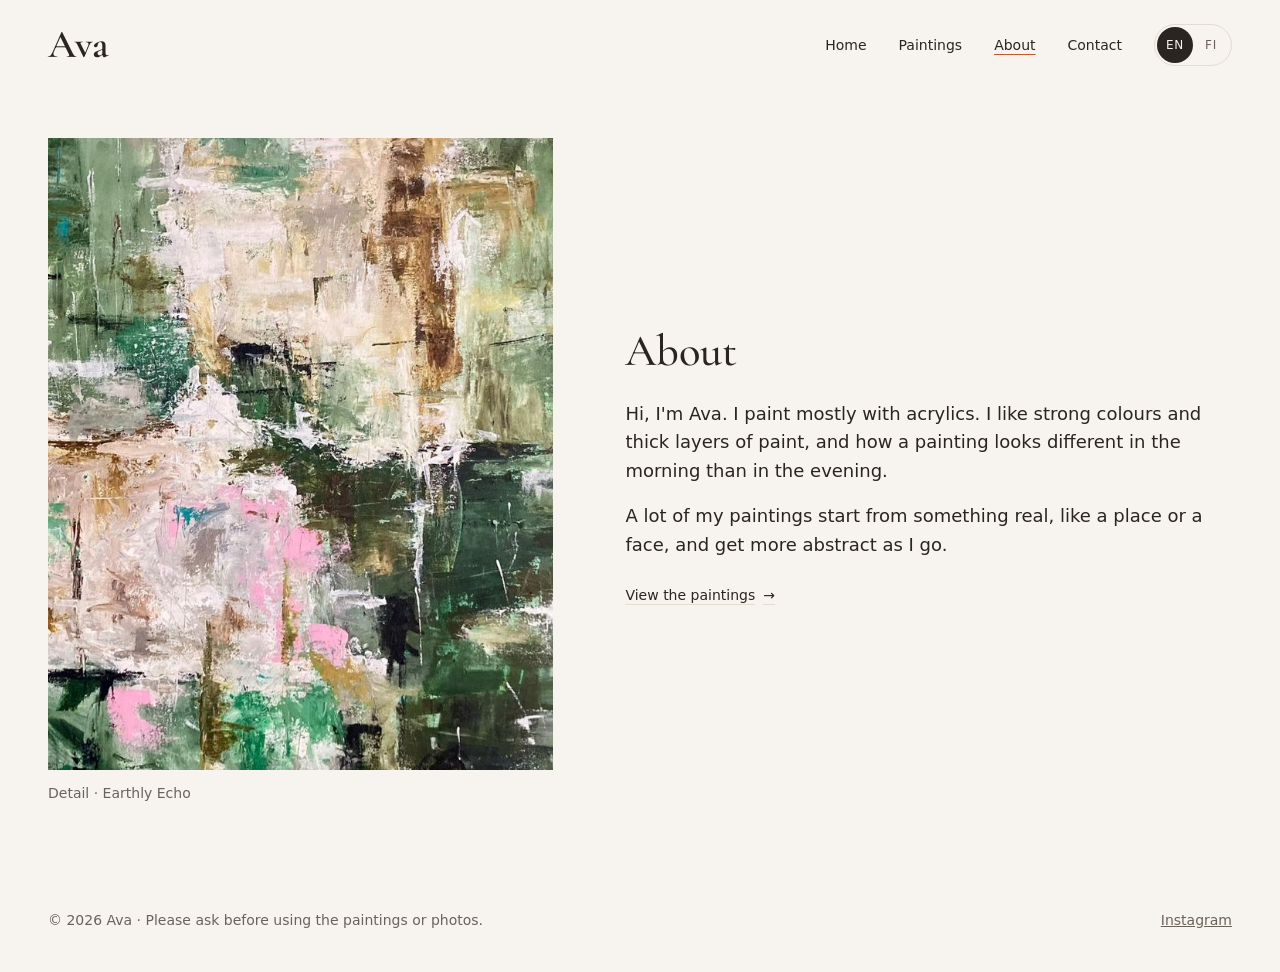
==== about.html @ be46ae3c "Redesign the site: four pages, painting view, EN/FI polish - Layout after Julia Ulrich's artist site" ====
<!doctype html>
<html lang="en">
<head>
  <meta charset="utf-8">
  <meta name="viewport" content="width=device-width, initial-scale=1">
  <title>About · Ava</title>
  <meta name="description" content="About Ava, a painter who works mostly in acrylics.">
  <link rel="canonical" href="https://eemeliparsama.github.io/ava-paintings/about.html">
  <!-- Favicon: a serif "A" on terracotta -->
  <link rel="icon" href="data:image/svg+xml,<svg xmlns='http://www.w3.org/2000/svg' viewBox='0 0 64 64'><rect width='64' height='64' rx='14' fill='%23c4572e'/><text x='32' y='47' font-family='Georgia,Times,serif' font-size='44' text-anchor='middle' fill='%23f7f3ee'>A</text></svg>">

  <!-- Link previews (WhatsApp, Messenger, Facebook, iMessage…). images/share.jpg is a 1.91:1 crop of Earthly Echo. -->
  <meta property="og:type" content="website">
  <meta property="og:site_name" content="Ava · Acrylic paintings">
  <meta property="og:title" content="About · Ava">
  <meta property="og:description" content="Original acrylic paintings by Ava. See what's available, or ask about a commission.">
  <meta property="og:url" content="https://eemeliparsama.github.io/ava-paintings/about.html">
  <meta property="og:image" content="https://eemeliparsama.github.io/ava-paintings/images/share.jpg">
  <meta property="og:image:width" content="1277">
  <meta property="og:image:height" content="669">
  <meta property="og:image:alt" content="Detail of Earthly Echo, a green and pink abstract acrylic painting by Ava">
  <meta property="og:locale" content="en_GB">
  <meta property="og:locale:alternate" content="fi_FI">
  <meta name="twitter:card" content="summary_large_image">
  <link rel="preconnect" href="https://fonts.googleapis.com">
  <link rel="preconnect" href="https://fonts.gstatic.com" crossorigin>
  <link rel="preconnect" href="https://api.fontshare.com">
  <link rel="preconnect" href="https://cdn.fontshare.com" crossorigin>
  <link href="https://fonts.googleapis.com/css2?family=Cormorant+Garamond:wght@500;600&display=swap" rel="stylesheet">
  <link href="https://api.fontshare.com/v2/css?f[]=switzer@400,500&display=swap" rel="stylesheet">
  <link rel="stylesheet" href="css/tokens.css">
  <link rel="stylesheet" href="css/style.css">
</head>
<body data-page="about">
  <!--
    The header, menu, footer and painting view are added by js/main.js.
    Page text comes from js/translations.js (English + Finnish); the English
    below is only a fallback. Email and Instagram live in js/site.js.
  -->

  <main class="about-page">
    <figure class="about-detail">
      <!-- A close-up of one of Ava's paintings. Swap for a studio photo later if you like. -->
      <div class="crop">
        <img src="images/green-abstract.jpg" alt="Close-up of the painting Earthly Echo by Ava: layered strokes of green, cream and pink paint." data-i18n-alt="aboutDetailAlt">
      </div>
      <figcaption data-i18n="aboutDetailCaption">Detail · Earthly Echo</figcaption>
    </figure>
    <div class="about-text">
      <h1 data-i18n="aboutTitle">About</h1>
      <p data-i18n="aboutP1">Hi, I'm Ava. I paint mostly with acrylics. I like strong colours and thick layers of paint, and how a painting looks different in the morning than in the evening.</p>
      <p data-i18n="aboutP2">A lot of my paintings start from something real, like a place or a face, and get more abstract as I go.</p>
      <a class="text-link" href="gallery.html" data-page="gallery.html" data-i18n="viewPaintings">View the paintings</a>
    </div>
  </main>

  <script src="js/translations.js"></script>
  <script src="js/paintings.js"></script>
  <script src="js/site.js"></script>
  <script src="js/main.js"></script>
</body>
</html>
---- css/tokens.css ----
/* Hallmark · tokens · genre: editorial · theme: custom (the site's own warm paper + terracotta, in OKLCH)
 * axes: light paper / high-contrast serif / warm accent
 * Every colour, font, space and easing in style.css comes from here.
 */
:root {
  /* Paper and ink — all neutrals tinted warm toward the terracotta */
  --color-paper:   oklch(96.6% 0.008 74);   /* page background */
  --color-paper-2: oklch(93.7% 0.013 75);   /* image placeholder while loading */
  --color-ink:     oklch(26.9% 0.009 53);   /* text */
  --color-muted:   oklch(50.3% 0.015 56);   /* secondary text, 5.4:1 on paper */
  --color-rule:    oklch(89.8% 0.015 71);   /* hairlines, chip borders */
  --color-mat:     oklch(99% 0.004 80);     /* the light mount around each painting */
  --shadow-mount:  0 1px 2px oklch(26.9% 0.009 53 / 0.06), 0 6px 18px -10px oklch(26.9% 0.009 53 / 0.25);

  /* One accent. --color-accent is for large type (4.0:1), --color-accent-text for small (5.3:1) */
  --color-accent:      oklch(58.8% 0.150 40);
  --color-accent-text: oklch(52.0% 0.137 39);
  --color-available:   oklch(47.9% 0.087 150); /* "Available" label, 5.7:1 */
  --color-focus:       var(--color-ink);

  /* Painting view */
  --lb-chrome: 15rem; /* height taken by the top bar, thumbnail strip and padding */

  /* Type */
  --font-display: "Cormorant Garamond", Georgia, serif;
  --font-body:    "Switzer", system-ui, -apple-system, sans-serif;

  --text-xs:  0.75rem;
  --text-sm:  0.875rem;
  --text-base: 1rem;
  --text-md:  1.125rem;
  --text-lg:  1.375rem;
  --text-xl:  clamp(1.75rem, 1.2rem + 1.6vw, 2.5rem);
  --text-display: clamp(2.25rem, 1.4rem + 3.4vw, 4rem);
  --text-display-l: clamp(3rem, 1rem + 4vw, 5rem); /* desktop headline beside the featured painting */
  --text-display-s: clamp(2rem, 1.5rem + 1.6vw, 3rem);
  --mat: clamp(0.625rem, 0.4rem + 0.8vw, 1.125rem); /* mount width */

  /* 4 pt spacing scale */
  --space-3xs: 0.25rem;
  --space-2xs: 0.5rem;
  --space-xs:  0.75rem;
  --space-sm:  1rem;
  --space-md:  1.5rem;
  --space-lg:  2rem;
  --space-xl:  3rem;
  --space-2xl: 4.5rem;
  --space-3xl: 7rem;
  --gutter: clamp(1rem, 4vw, 3rem);
  --tap: 2.5rem; /* minimum height for small buttons */

  /* Motion */
  --ease-out:    cubic-bezier(0.16, 1, 0.3, 1);
  --ease-in-out: cubic-bezier(0.65, 0, 0.35, 1);
  --dur-micro: 120ms;
  --dur-short: 220ms;
  --dur-long:  420ms;

  --radius-pill: 999px;
  --rule: 1px solid var(--color-rule);
}
---- css/style.css ----
/* Hallmark · macrostructure: studied-DNA (source: julia-ulrich-art.com, layout only) · genre: editorial · tone: warm, hand-made · anchor hue: terracotta (40°)
 * theme: custom (site's own palette in OKLCH) · nav: name + full-screen menu · footer: one line · pages: home / paintings / about / contact
 * enrichment: none (the paintings are the imagery) · type: Cormorant Garamond (display) + Switzer (body)
 * Colours, fonts, spacing and easings live in css/tokens.css.
 */

* { box-sizing: border-box; }
html, body { overflow-x: clip; }
html { scroll-behavior: smooth; }
body {
  margin: 0;
  background: var(--color-paper);
  color: var(--color-ink);
  font-family: var(--font-body);
  font-size: var(--text-base);
  line-height: 1.6;
  -webkit-font-smoothing: antialiased;
}
img { display: block; max-width: 100%; }
[hidden] { display: none !important; }
a { color: inherit; }
button { font: inherit; color: inherit; }
h1, h2, h3 {
  font-family: var(--font-display); font-weight: 500; font-style: normal;
  line-height: 1.1; margin: 0 0 var(--space-sm);
  overflow-wrap: anywhere; min-width: 0;
}
h2 { font-size: var(--text-xl); }
p { margin: 0 0 var(--space-sm); }
section[id] { scroll-margin-top: var(--space-md); }

:focus-visible { outline: 2px solid var(--color-focus); outline-offset: 3px; }

.visually-hidden {
  position: absolute; width: 1px; height: 1px; padding: 0; margin: -1px;
  overflow: hidden; clip: rect(0 0 0 0); white-space: nowrap; border: 0;
}

/* Every page: header, the page itself, footer. The footer sits at the bottom
   even on short pages, as on Julia Ulrich's site */
body { display: flex; flex-direction: column; min-height: 100vh; min-height: 100dvh; }
main { flex: 1; }

/* Header: name left; language and menu button right, nothing in between */
.site-header {
  display: flex; justify-content: space-between; align-items: center; gap: var(--space-sm);
  padding: var(--space-md) var(--gutter);
}
.wordmark {
  font-family: var(--font-display); font-size: var(--text-xl); font-weight: 600;
  line-height: 1; text-decoration: none;
}
.header-right { display: flex; align-items: center; gap: var(--space-sm); }
.menu-button {
  display: inline-flex; align-items: center; justify-content: center;
  width: var(--tap); height: var(--tap); padding: 0;
  border: 0; background: none; cursor: pointer; color: var(--color-ink);
}
.menu-button svg { width: 1.5rem; height: 1.5rem; fill: none; stroke: currentColor; stroke-width: 1.5; stroke-linecap: round; }
.menu-button:hover { color: var(--color-accent-text); }

/* Desktop: page links in the top row; the menu button is for phones only */
.header-nav { display: none; align-items: center; gap: var(--space-lg); margin-right: var(--space-sm); }
.header-nav a {
  display: inline-flex; align-items: center; min-height: var(--tap); white-space: nowrap;
  font-size: var(--text-sm);
  text-decoration: underline; text-decoration-thickness: 1px; text-underline-offset: 0.3em;
  text-decoration-color: transparent;
  transition: text-decoration-color var(--dur-short) var(--ease-out);
}
.header-nav a:hover { text-decoration-color: currentColor; }
.header-nav a[aria-current="page"] { text-decoration-color: var(--color-accent); }

@media (min-width: 760px) {
  .header-nav { display: flex; }
  .menu-button { display: none; }
}

/* EN / FI switch: a small pill with the active language filled in */
.lang-switch { display: flex; padding: 2px; border: var(--rule); border-radius: var(--radius-pill); }
.lang-switch button {
  min-width: calc(var(--tap) - 4px); min-height: calc(var(--tap) - 4px);
  padding: 0 var(--space-2xs); border: 0; border-radius: var(--radius-pill);
  font-size: var(--text-xs); font-weight: 500; letter-spacing: 0.06em; line-height: 1;
  background: transparent; color: var(--color-muted); cursor: pointer;
  transition: background-color var(--dur-short) var(--ease-out), color var(--dur-short) var(--ease-out);
}
.lang-switch button:hover { color: var(--color-ink); }
.lang-switch button:active { transform: translateY(1px); }
.lang-switch button[aria-pressed="true"] { background: var(--color-ink); color: var(--color-paper); }

/* Menu: a full-screen sheet with every page, opened from the header */
html:has(.site-menu[open]) { overflow: hidden; }
.site-menu {
  width: 100%; height: 100vh; height: 100dvh; max-width: none; max-height: none; margin: 0;
  border: 0; padding: 0; background: var(--color-paper); color: var(--color-ink);
}
.site-menu[open] { display: flex; flex-direction: column; animation: lb-in var(--dur-short) var(--ease-out); }
.site-menu::backdrop { background: var(--color-paper); }
.menu-bar { display: flex; justify-content: space-between; align-items: center; padding: var(--space-md) var(--gutter); }
.menu-links { flex: 1; display: flex; flex-direction: column; justify-content: center; gap: var(--space-xs); padding: var(--space-xl) var(--gutter); }
.menu-links a {
  align-self: flex-start;
  font-family: var(--font-display); font-size: var(--text-display-s); font-weight: 500; line-height: 1.2;
  text-decoration: underline; text-decoration-thickness: 1px; text-underline-offset: 0.15em;
  text-decoration-color: transparent;
  transition: text-decoration-color var(--dur-short) var(--ease-out);
}
.menu-links a:hover { text-decoration-color: currentColor; }
.menu-links a[aria-current="page"] { text-decoration-color: var(--color-accent); }
.menu-foot { padding: var(--space-md) var(--gutter) var(--space-xl); margin: 0; }
.menu-foot a { font-size: var(--text-sm); }

/* Buttons and small text links */
.button {
  display: inline-flex; align-items: center; gap: var(--space-xs);
  min-height: 3rem; padding: 0 var(--space-lg);
  background: var(--color-ink); color: var(--color-paper); text-decoration: none; white-space: nowrap;
  transition: background-color var(--dur-short) var(--ease-out);
}
.button::after { content: "›"; font-size: 1.5em; line-height: 1; margin-top: -0.1em; }
.button:hover { background: var(--color-accent-text); }
.button:active { transform: translateY(1px); }
.text-link {
  display: inline-flex; align-items: center; min-height: var(--tap); white-space: nowrap;
  font-size: var(--text-sm);
  text-decoration: underline; text-decoration-thickness: 1px; text-underline-offset: 0.25em;
  text-decoration-color: var(--color-rule);
  transition: text-decoration-color var(--dur-short) var(--ease-out);
}
.text-link::after { content: "→"; margin-left: var(--space-2xs); }
.text-link:hover { text-decoration-color: currentColor; }
.lede { font-size: var(--text-md); color: var(--color-muted); max-width: 26em; }
.accent { color: var(--color-accent); }

/* Front page: one screen. The statement, a caption and the button on one side,
   a single painting on the other, both centred in the space */
.home {
  display: grid; gap: var(--space-xl); align-content: center; justify-items: center;
  padding: var(--space-lg) var(--gutter) var(--space-2xl);
}
.home-text { text-align: center; max-width: 26rem; display: flex; flex-direction: column; align-items: center; }
.statement { font-size: var(--text-display-s); font-weight: 500; line-height: 1.12; margin: 0 0 var(--space-sm); }
.home-text .lede { font-size: var(--text-base); margin: 0 0 var(--space-lg); }
.home-caption { display: flex; flex-direction: column; align-items: center; gap: var(--space-3xs); font-size: var(--text-sm); color: var(--color-muted); margin: 0 0 var(--space-lg); }
.home-caption em { color: var(--color-ink); }
.home-painting { margin: 0; min-width: 0; }
.home-open { display: block; cursor: zoom-in; }
.home-open img { width: auto; max-width: 100%; max-height: min(72vh, 40rem); background: var(--color-paper-2); }
.home-open:focus-visible { outline-offset: 4px; }

@media (min-width: 900px) {
  .home { grid-template-columns: minmax(0, 1fr) minmax(0, 1fr); gap: var(--space-2xl); align-items: center; }
  .home-painting { justify-self: start; }
  .gallery-page h1 { font-size: var(--text-display-l); }
}

/* Gallery page: the heading is the page's title */
.work.gallery-page { padding-top: var(--space-lg); }
.gallery-page .work-head { border-top: 0; padding-top: 0; }
.gallery-page h1 { font-size: var(--text-display); font-weight: 600; line-height: 1.04; margin: 0 0 var(--space-xs); }

/* Work: filter bar is the divider, then the masonry */
.work { padding: 0 var(--gutter) var(--space-3xl); }
/* Heading with the painting count under it on the left, filters on the right */
.work-head {
  display: flex; flex-wrap: wrap; align-items: flex-end; justify-content: space-between;
  gap: var(--space-md) var(--space-xl);
  border-top: var(--rule); padding-top: var(--space-xl); margin-bottom: var(--space-xl);
}
.work-head h2, .work-head h1 { margin: 0 0 var(--space-3xs); }
.work .filters { justify-content: flex-end; }

@media (max-width: 760px) {
  .work .filters { justify-content: flex-start; }
}
.work-count { font-size: var(--text-sm); color: var(--color-muted); margin: 0; font-variant-numeric: tabular-nums; }
.filters { display: flex; flex-wrap: wrap; gap: var(--space-2xs); }
.filters button {
  min-height: var(--tap); padding: 0 var(--space-sm);
  font-size: var(--text-sm); line-height: 1; white-space: nowrap;
  border: var(--rule); border-radius: var(--radius-pill);
  background: transparent; color: var(--color-muted); cursor: pointer;
  transition: color var(--dur-short) var(--ease-out), background-color var(--dur-short) var(--ease-out), border-color var(--dur-short) var(--ease-out);
}
.filters button:hover { color: var(--color-ink); border-color: var(--color-ink); }
.filters button:active { transform: translateY(1px); }
.filters button[aria-pressed="true"] { background: var(--color-ink); border-color: var(--color-ink); color: var(--color-paper); }

/* Masonry columns are built in main.js (CSS `columns` makes browsers drop
   animated items from view while scrolling). */
.gallery { display: flex; gap: var(--space-md); align-items: flex-start; }
.gallery .col { flex: 1; min-width: 0; }
.card {
  display: block; width: 100%; margin: 0 0 var(--space-lg); padding: 0;
  border: 0; background: none; text-align: left; cursor: zoom-in;
}
.card:focus-visible { outline: none; }
.card:focus-visible .frame { outline: 2px solid var(--color-focus); outline-offset: 4px; }
.card img { width: 100%; height: auto; background: var(--color-paper-2); }

/* The mount: a light mat and a hairline, so each painting sits on the page like hung work */
.mount {
  padding: var(--mat); border: 1px solid var(--color-rule);
  background: var(--color-mat); box-shadow: var(--shadow-mount);
}

/* Gallery wall label: title, then year · size and the status */
/* Title and status share the first row right under the painting, details below */
.card .label { margin-top: var(--space-xs); }
.label-top { display: flex; justify-content: space-between; align-items: baseline; gap: var(--space-sm); }
.label-top .badge { flex: none; }
.card .label-meta { display: block; margin-top: var(--space-3xs); }
.label-title {
  display: block; font-family: var(--font-display); font-size: var(--text-lg); font-weight: 500; line-height: 1.15; margin: 0;
  text-decoration: underline; text-decoration-thickness: 1px; text-underline-offset: 0.18em;
  text-decoration-color: transparent;
  transition: text-decoration-color var(--dur-short) var(--ease-out);
}
.card:hover .label-title, .card:focus-visible .label-title { text-decoration-color: currentColor; }
.label-meta { font-size: var(--text-sm); color: var(--color-muted); font-variant-numeric: tabular-nums; }
.label-kicker { font-size: var(--text-xs); text-transform: uppercase; letter-spacing: 0.08em; color: var(--color-available); }
.badge { font-size: var(--text-xs); text-transform: uppercase; letter-spacing: 0.08em; white-space: nowrap; color: var(--color-muted); }
.badge.available { color: var(--color-available); }
.badge.sold::before {
  content: ""; display: inline-block; width: 7px; height: 7px; border-radius: 50%;
  background: var(--color-accent); margin-right: var(--space-2xs); vertical-align: 1px;
}

/* Cards fade in on first load and on a filter change only (main.js sets .is-entering) */
.gallery.is-entering .card { animation: card-in var(--dur-long) var(--ease-out) both; }
@keyframes card-in { from { opacity: 0; transform: translateY(8px); } }

/* About page: the painting detail on the left, the text on the right */
.about-page {
  display: grid; gap: var(--space-xl); align-content: center;
  padding: var(--space-xl) var(--gutter) var(--space-2xl);
}
.about-text { max-width: 34em; font-size: var(--text-md); }
.about-text h1 { font-size: var(--text-display-s); margin-bottom: var(--space-md); }
.about-detail { margin: 0; max-width: 32rem; }
.about-detail .crop { aspect-ratio: 4 / 5; overflow: hidden; background: var(--color-paper-2); }
.about-detail img { width: 100%; height: 100%; object-fit: cover; object-position: 50% 50%; transform: scale(1.25); }
.about-detail figcaption { font-size: var(--text-sm); color: var(--color-muted); margin-top: var(--space-xs); }

@media (min-width: 760px) {
  .about-page { grid-template-columns: minmax(0, 5fr) minmax(0, 6fr); gap: var(--space-2xl); align-items: center; }
}

/* Contact page */
.contact-page { padding: var(--space-2xl) var(--gutter); max-width: 48rem; align-self: flex-start; }
.contact-page h1 { font-size: var(--text-display-s); margin-bottom: var(--space-sm); }
.contact-links { display: flex; flex-wrap: wrap; align-items: center; gap: var(--space-xs) var(--space-md); margin: var(--space-xl) 0; }
.contact-email {
  font-family: var(--font-display); font-size: var(--text-xl); font-weight: 500; line-height: 1.2;
  overflow-wrap: anywhere;
  text-decoration: underline; text-decoration-thickness: 1px; text-underline-offset: 0.15em;
  text-decoration-color: var(--color-accent);
}
.contact-email:hover { color: var(--color-accent-text); }
.contact-ig {
  display: inline-flex; align-items: center; min-height: var(--tap); white-space: nowrap;
  text-decoration: underline; text-decoration-thickness: 1px; text-underline-offset: 0.25em;
  text-decoration-color: var(--color-muted);
}
.contact-ig:hover { text-decoration-color: currentColor; }
.sign-off { font-family: var(--font-display); font-size: var(--text-lg); margin: 0; padding-top: var(--space-lg); border-top: var(--rule); }

/* Footer: one quiet line */
.site-footer {
  display: flex; flex-wrap: wrap; justify-content: space-between; align-items: center; gap: var(--space-2xs) var(--space-md);
  padding: var(--space-md) var(--gutter) var(--space-lg);
  font-size: var(--text-sm); color: var(--color-muted);
}
.legal { margin: 0; }
.footer-ig { display: inline-flex; align-items: center; min-height: var(--tap); }

/* Painting view: a quiet gallery room in the site's own paper colour */
html:has(.lightbox[open]) { overflow: hidden; }
.lightbox {
  width: 100%; height: 100vh; height: 100dvh; max-width: none; max-height: none; margin: 0;
  border: 0; padding: 0; background: var(--color-paper); color: var(--color-ink);
}
.lightbox[open] {
  display: grid; grid-template-rows: auto minmax(0, 1fr) auto;
  animation: lb-in var(--dur-long) var(--ease-out);
}
.lightbox::backdrop { background: var(--color-paper); }
@keyframes lb-in { from { opacity: 0; } }

.chip {
  display: inline-flex; align-items: center; gap: var(--space-2xs);
  min-height: var(--tap); padding: 0 var(--space-sm);
  font-size: var(--text-sm); line-height: 1; white-space: nowrap;
  border: var(--rule); border-radius: var(--radius-pill);
  background: transparent; color: var(--color-ink); cursor: pointer;
  transition: border-color var(--dur-short) var(--ease-out), background-color var(--dur-short) var(--ease-out);
}
.chip:hover { border-color: var(--color-ink); }
.chip:active { transform: translateY(1px); }

.lb-bar { display: flex; justify-content: space-between; align-items: center; padding: var(--space-sm) var(--gutter); }
.lb-bar-actions { display: flex; gap: var(--space-2xs); }
.lb-bar-step { display: none; min-width: var(--tap); justify-content: center; padding: 0; }
.lb-count { font-size: var(--text-sm); color: var(--color-muted); font-variant-numeric: tabular-nums; }

/* Painting and label sit together as one group in the middle of the room */
.lb-stage {
  display: grid; grid-template-columns: minmax(0, auto) 21rem; justify-content: center; gap: var(--space-2xl);
  align-items: center; min-height: 0; padding: 0 var(--gutter);
}
.lb-figure { margin: 0; min-width: 0; height: 100%; display: flex; align-items: center; justify-content: center; }
.lb-mount { animation: lb-rise var(--dur-long) var(--ease-out); }
.lb-mount img {
  max-width: calc(100vw - 21rem - 2 * var(--gutter) - var(--space-2xl) - 2 * var(--mat) - 2px);
  max-height: calc(100dvh - var(--lb-chrome)); width: auto; height: auto;
  background: var(--color-paper-2);
  opacity: 0; transition: opacity var(--dur-short) var(--ease-out);
}
.lb-mount img.is-loaded { opacity: 1; }
@keyframes lb-rise { from { opacity: 0; transform: translateY(12px); } }

/* The wall label */
.lb-label { border-left: var(--rule); padding: var(--space-lg) 0 var(--space-lg) var(--space-xl); }
.lb-label .badge { display: block; margin: 0 0 var(--space-xs); }
.lb-title { font-size: var(--text-display-s); line-height: 1.05; margin: 0 0 var(--space-lg); }
.lb-facts { margin: 0 0 var(--space-lg); border-top: var(--rule); }
.lb-facts > div { display: grid; grid-template-columns: 6.5rem minmax(0, 1fr); gap: var(--space-sm); padding: var(--space-xs) 0; border-bottom: var(--rule); }
.lb-facts dt { font-size: var(--text-sm); color: var(--color-muted); }
.lb-facts dd { margin: 0; font-variant-numeric: tabular-nums; }
.lb-desc { color: var(--color-muted); margin-bottom: var(--space-lg); }
.lb-ask {
  display: inline-flex; align-items: center; gap: var(--space-2xs);
  min-height: 3rem; padding: 0 var(--space-md); border-radius: var(--radius-pill);
  background: var(--color-ink); color: var(--color-paper); text-decoration: none; font-weight: 500; white-space: nowrap;
  transition: background-color var(--dur-short) var(--ease-out);
}
.lb-ask::after { content: "→"; }
.lb-ask:hover { background: var(--color-accent-text); }
.lb-ask:active { transform: translateY(1px); }
.lb-copy {
  display: block; min-height: var(--tap); margin-top: var(--space-2xs); padding: 0;
  border: 0; background: none; cursor: pointer;
  font-size: var(--text-sm); color: var(--color-muted);
  text-decoration: underline; text-decoration-thickness: 1px; text-underline-offset: 0.25em;
  text-decoration-color: var(--color-rule);
}
.lb-copy:hover { color: var(--color-ink); text-decoration-color: currentColor; }
.copy-email.is-copied { color: var(--color-available); }
.chip.copy-email.is-copied { border-color: var(--color-available); }
.lb-steps { display: flex; gap: var(--space-2xs); margin-top: var(--space-xl); }

/* Every painting, small, to jump between them */
.lb-strip {
  display: flex; gap: var(--space-2xs); justify-content: safe center;
  overflow-x: auto; padding: var(--space-md) var(--gutter); scrollbar-width: none;
}
.lb-strip::-webkit-scrollbar { display: none; }
.lb-strip button {
  flex: none; padding: 0; border: 0; background: var(--color-paper-2); cursor: pointer;
  opacity: 0.5; transition: opacity var(--dur-short) var(--ease-out);
}
.lb-strip button:hover, .lb-strip button[aria-current] { opacity: 1; }
.lb-strip button[aria-current] { outline: 2px solid var(--color-ink); outline-offset: 2px; }
.lb-strip img { height: 3.5rem; width: auto; }

@media (max-width: 760px) {
  .lightbox[open] { display: block; overflow-y: auto; }
  .lb-bar { position: sticky; top: 0; z-index: 1; background: var(--color-paper); }
  .lb-stage { grid-template-columns: minmax(0, 1fr); gap: var(--space-lg); }
  .lb-mount img { max-width: 100%; max-height: 62dvh; }
  .lb-label { border-left: 0; padding: 0; }
  .lb-bar-step { display: inline-flex; }
  .lb-steps { display: none; }
  .lb-strip { justify-content: flex-start; padding-bottom: var(--space-xl); }
}

@media (max-width: 560px) {
  .wordmark { font-size: var(--text-lg); }
  .header-right { gap: var(--space-2xs); }
  .site-header, .menu-bar { padding-top: var(--space-sm); padding-bottom: var(--space-sm); }
}

@media (prefers-reduced-motion: reduce) {
  * { animation: none !important; transition: none !important; scroll-behavior: auto !important; }
}
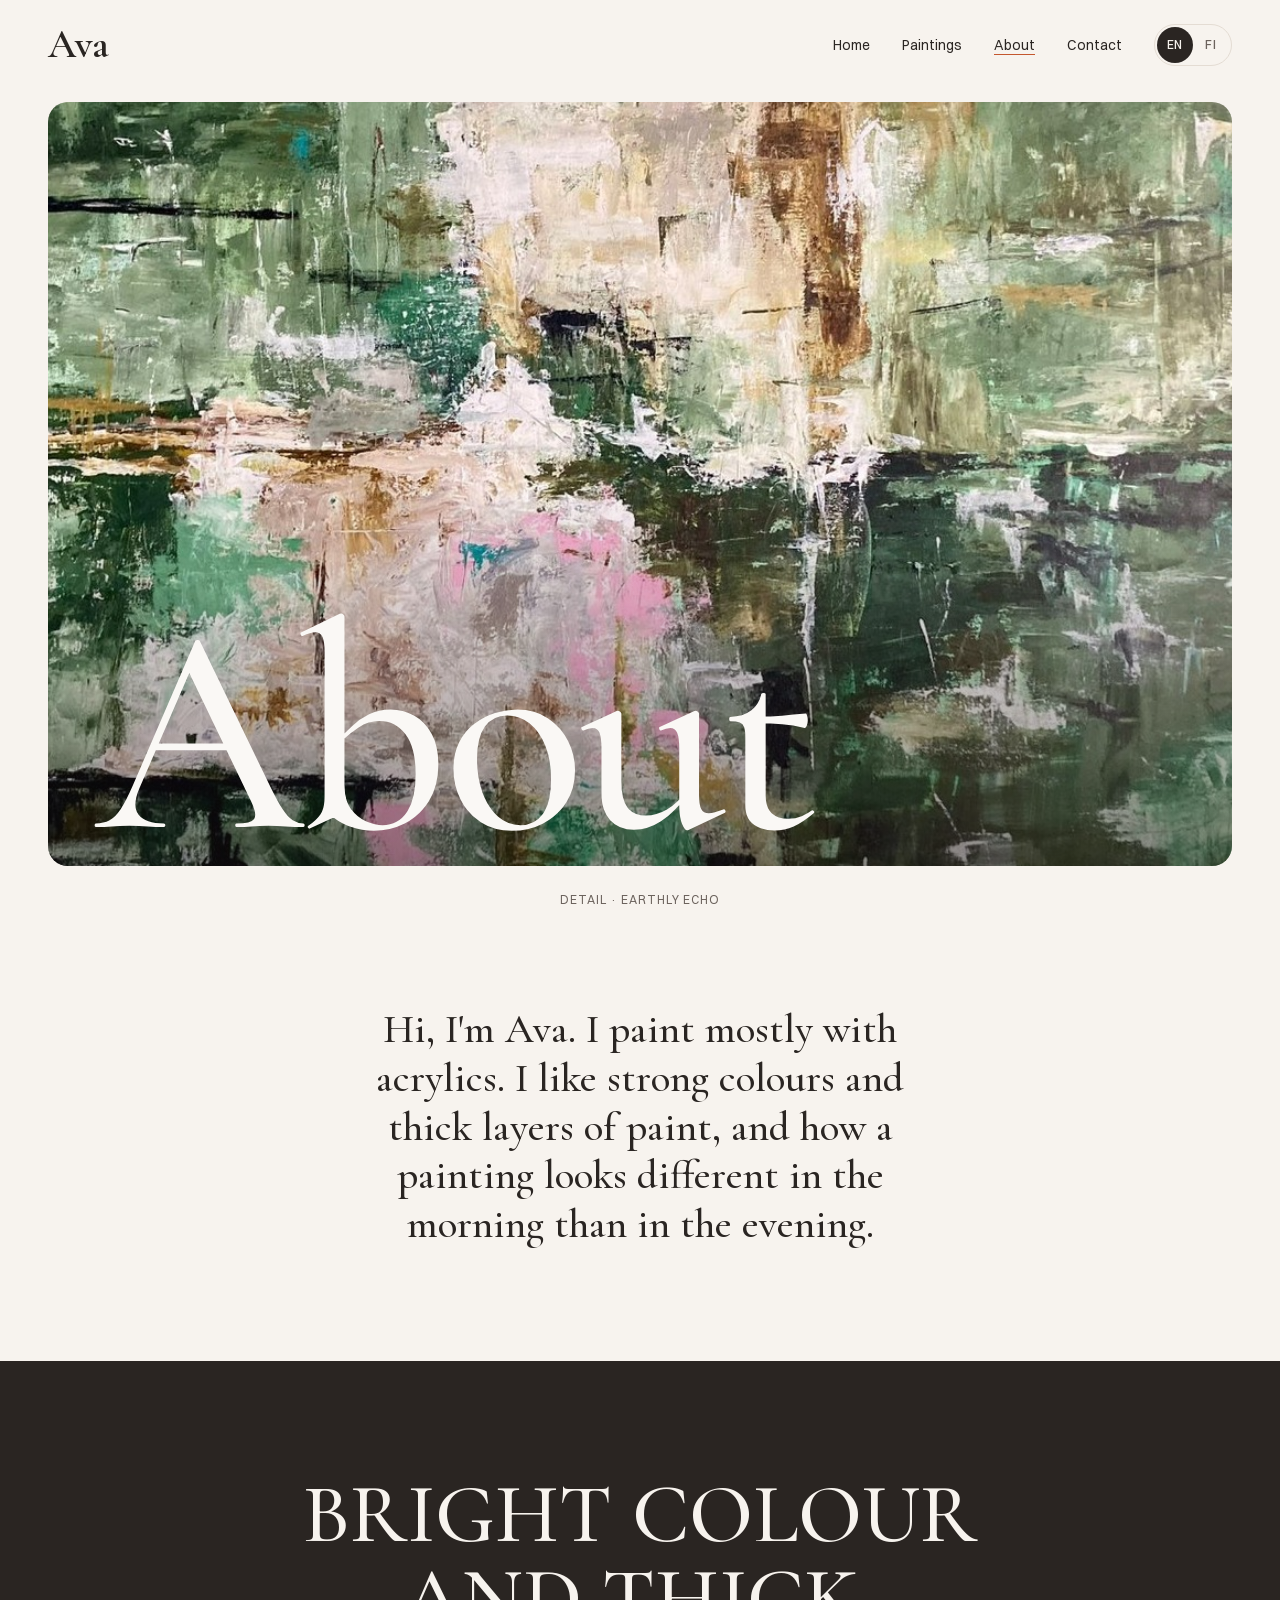
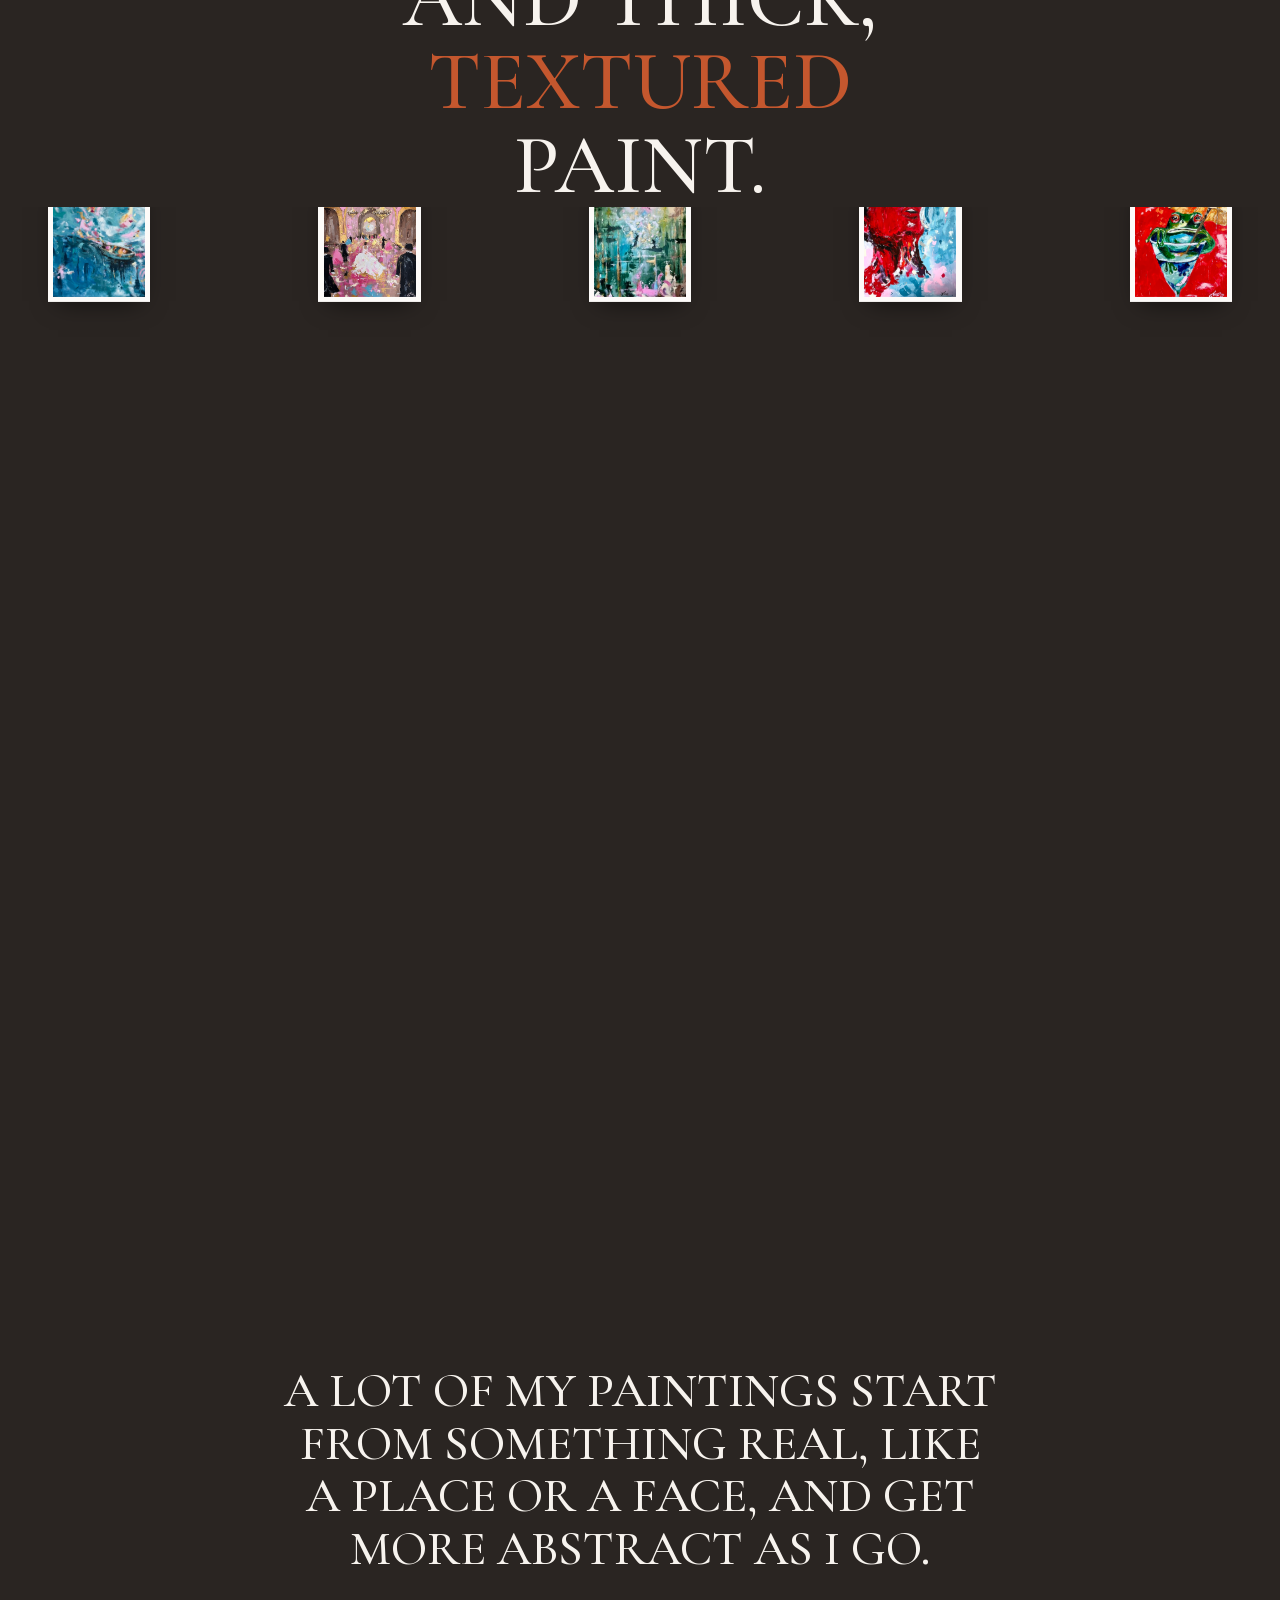
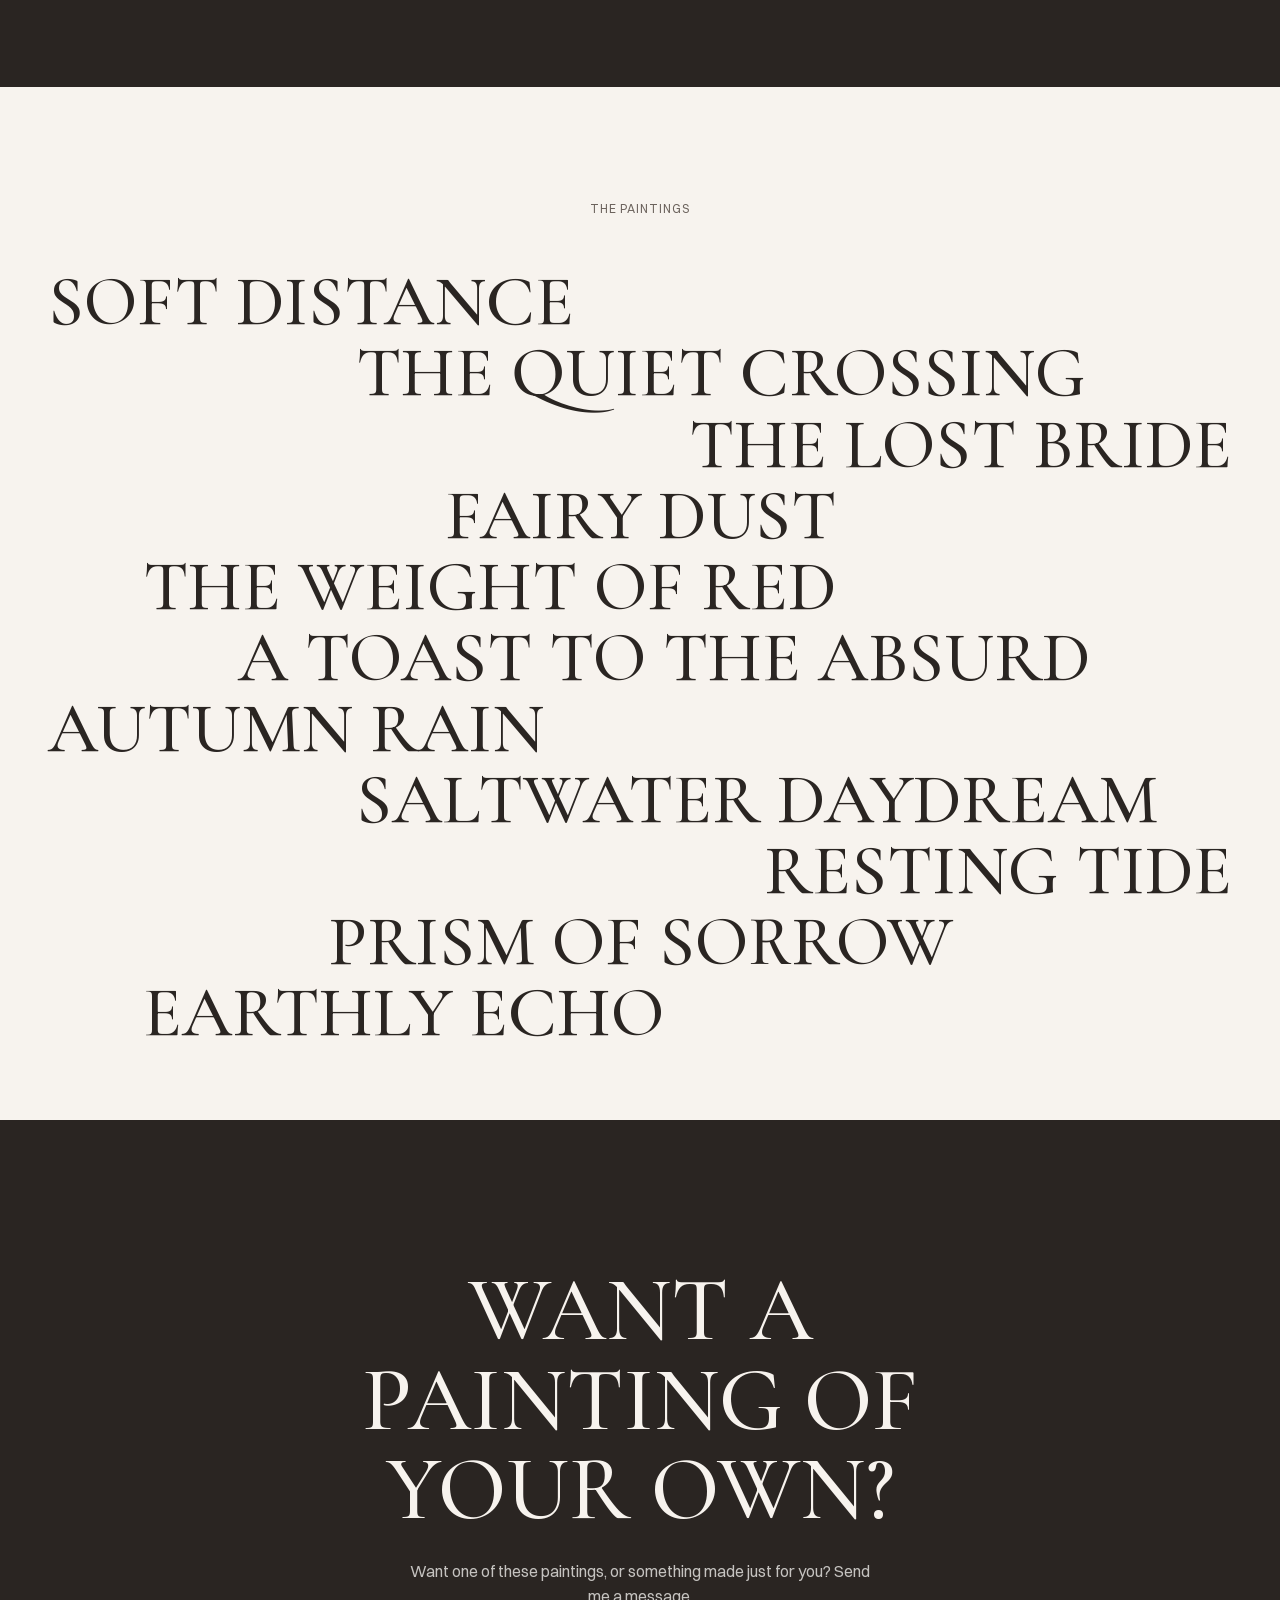
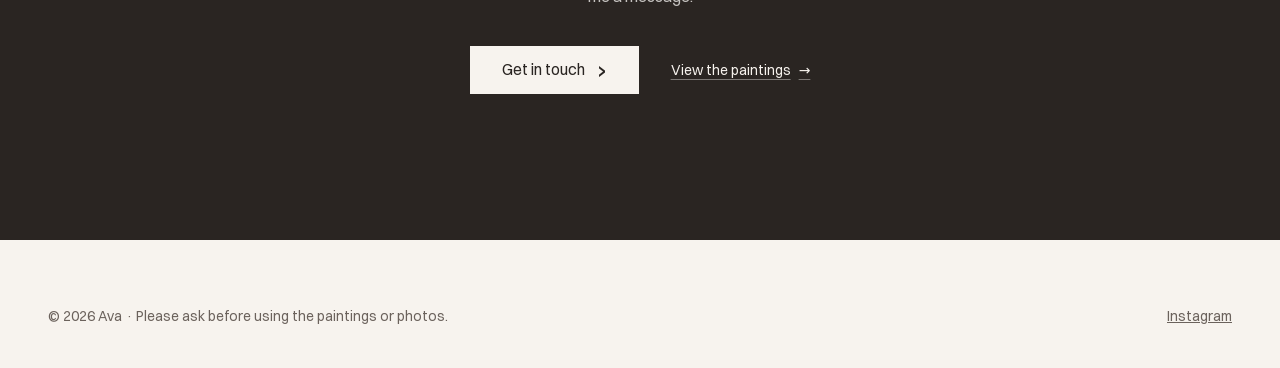
==== commit c79294fc: "New About and Contact pages, animations, security and speed fixes - About: scrolling page with a gro" ====
--- a/about.html
+++ b/about.html
@@ -2,6 +2,9 @@
 <html lang="en">
 <head>
   <meta charset="utf-8">
+  <!-- Security: the browser only loads scripts, styles, fonts and images from this site itself -->
+  <meta http-equiv="Content-Security-Policy" content="default-src 'self'; script-src 'self'; style-src 'self' 'unsafe-inline'; font-src 'self'; img-src 'self' data:; connect-src 'self'; object-src 'none'; base-uri 'self'; form-action 'self'">
+  <meta name="referrer" content="strict-origin-when-cross-origin">
   <meta name="viewport" content="width=device-width, initial-scale=1">
   <title>About · Ava</title>
   <meta name="description" content="About Ava, a painter who works mostly in acrylics.">
@@ -22,12 +25,10 @@
   <meta property="og:locale" content="en_GB">
   <meta property="og:locale:alternate" content="fi_FI">
   <meta name="twitter:card" content="summary_large_image">
-  <link rel="preconnect" href="https://fonts.googleapis.com">
-  <link rel="preconnect" href="https://fonts.gstatic.com" crossorigin>
-  <link rel="preconnect" href="https://api.fontshare.com">
-  <link rel="preconnect" href="https://cdn.fontshare.com" crossorigin>
-  <link href="https://fonts.googleapis.com/css2?family=Cormorant+Garamond:wght@500;600&display=swap" rel="stylesheet">
-  <link href="https://api.fontshare.com/v2/css?f[]=switzer@400,500&display=swap" rel="stylesheet">
+  <!-- Fonts are stored on the site itself (fonts/), so no visitor data goes to Google or Fontshare -->
+  <link rel="preload" href="fonts/cormorant-garamond-latin.woff2" as="font" type="font/woff2" crossorigin>
+  <link rel="preload" href="fonts/switzer-400.woff2" as="font" type="font/woff2" crossorigin>
+  <link rel="stylesheet" href="css/fonts.css">
   <link rel="stylesheet" href="css/tokens.css">
   <link rel="stylesheet" href="css/style.css">
 </head>
@@ -38,21 +39,56 @@
     below is only a fallback. Email and Instagram live in js/site.js.
   -->
 
+  <!--
+    Scroll animations (main.js, "About page"): the opening picture grows from a card to
+    full width, the small paintings drift at different speeds, the closing card shrinks
+    back in. Hovering a painting name shows that painting by the cursor.
+    With "reduce motion" switched on, everything simply sits still.
+  -->
   <main class="about-page">
-    <figure class="about-detail">
-      <!-- A close-up of one of Ava's paintings. Swap for a studio photo later if you like. -->
-      <div class="crop">
-        <img src="images/green-abstract.jpg" alt="Close-up of the painting Earthly Echo by Ava: layered strokes of green, cream and pink paint." data-i18n-alt="aboutDetailAlt">
+    <!-- 1. Opening picture with the big title -->
+    <section class="about-hero" data-grow>
+      <div class="about-hero-frame">
+        <!-- A close-up of one of Ava's paintings. Swap for a studio photo later if you like. -->
+        <img src="images/green-abstract.jpg" alt="Close-up of the painting Earthly Echo by Ava: layered strokes of green, cream and pink paint." data-i18n-alt="aboutDetailAlt" fetchpriority="high">
+        <h1 class="about-hero-title"><span data-i18n="aboutTitle">About</span></h1>
       </div>
-      <figcaption data-i18n="aboutDetailCaption">Detail · Earthly Echo</figcaption>
-    </figure>
-    <div class="about-text">
-      <h1 data-i18n="aboutTitle">About</h1>
-      <p data-i18n="aboutP1">Hi, I'm Ava. I paint mostly with acrylics. I like strong colours and thick layers of paint, and how a painting looks different in the morning than in the evening.</p>
-      <p data-i18n="aboutP2">A lot of my paintings start from something real, like a place or a face, and get more abstract as I go.</p>
-      <a class="text-link" href="gallery.html" data-page="gallery.html" data-i18n="viewPaintings">View the paintings</a>
-    </div>
+      <p class="about-caption" data-i18n="aboutDetailCaption">Detail · Earthly Echo</p>
+    </section>
+
+    <!-- 2. Hello -->
+    <section class="about-intro">
+      <p class="about-intro-text reveal" data-i18n="aboutP1">Hi, I'm Ava. I paint mostly with acrylics. I like strong colours and thick layers of paint, and how a painting looks different in the morning than in the evening.</p>
+    </section>
+
+    <!-- 3. Dark room: the big statement, paintings drifting past, then the second paragraph -->
+    <section class="about-dark">
+      <p class="about-statement reveal" data-i18n-html="heroTitle">Bright colour and thick, <span class="accent">textured</span> paint.</p>
+      <!-- Filled from js/paintings.js: rows of 5, 3 and 1 paintings -->
+      <div class="drift" id="about-drift"></div>
+      <p class="about-statement about-statement-s reveal" data-i18n="aboutP2">A lot of my paintings start from something real, like a place or a face, and get more abstract as I go.</p>
+    </section>
+
+    <!-- 4. Every painting by name; hover to see it, click to open it -->
+    <section class="about-names">
+      <p class="about-kicker" data-i18n="aboutNamesLabel">The paintings</p>
+      <ul class="name-list" id="about-names"></ul>
+      <!-- Hovering a name slides its painting in from the other side (mouse only, added by main.js) -->
+    </section>
+
+    <!-- 5. Closing card -->
+    <section class="about-end" data-shrink>
+      <div class="about-end-card">
+        <h2 class="about-end-title" data-i18n="aboutEndTitle">Want a painting of your own?</h2>
+        <p class="about-end-text" data-i18n="contactText">Want one of these paintings, or something made just for you? Send me a message.</p>
+        <div class="about-end-actions">
+          <a class="button button-light" href="contact.html" data-page="contact.html"><span data-i18n="contactTitle">Get in touch</span></a>
+          <a class="text-link text-link-light" href="gallery.html" data-page="gallery.html" data-i18n="viewPaintings">View the paintings</a>
+        </div>
+      </div>
+    </section>
   </main>
+
 
   <script src="js/translations.js"></script>
   <script src="js/paintings.js"></script>
--- a/css/fonts.css
+++ b/css/fonts.css
@@ -0,0 +1,35 @@
+/* The site's two fonts, served from the site itself (see fonts/README.md) */
+
+/* Cormorant Garamond: headings. One variable file covers weights 500 and 600. */
+@font-face {
+  font-family: "Cormorant Garamond";
+  font-style: normal;
+  font-weight: 500 600;
+  font-display: swap;
+  src: url("../fonts/cormorant-garamond-latin.woff2") format("woff2");
+  unicode-range: U+0000-00FF, U+0131, U+0152-0153, U+02BB-02BC, U+02C6, U+02DA, U+02DC, U+0304, U+0308, U+0329, U+2000-206F, U+20AC, U+2122, U+2191, U+2193, U+2212, U+2215, U+FEFF, U+FFFD;
+}
+@font-face {
+  font-family: "Cormorant Garamond";
+  font-style: normal;
+  font-weight: 500 600;
+  font-display: swap;
+  src: url("../fonts/cormorant-garamond-latin-ext.woff2") format("woff2");
+  unicode-range: U+0100-02BA, U+02BD-02C5, U+02C7-02CC, U+02CE-02D7, U+02DD-02FF, U+0304, U+0308, U+0329, U+1D00-1DBF, U+1E00-1E9F, U+1EF2-1EFF, U+2020, U+20A0-20AB, U+20AD-20C4, U+2113, U+2C60-2C7F, U+A720-A7FF;
+}
+
+/* Switzer: body text */
+@font-face {
+  font-family: "Switzer";
+  font-style: normal;
+  font-weight: 400;
+  font-display: swap;
+  src: url("../fonts/switzer-400.woff2") format("woff2");
+}
+@font-face {
+  font-family: "Switzer";
+  font-style: normal;
+  font-weight: 500;
+  font-display: swap;
+  src: url("../fonts/switzer-500.woff2") format("woff2");
+}
--- a/css/tokens.css
+++ b/css/tokens.css
@@ -1,3 +1,4 @@
+@charset "UTF-8";
 /* Hallmark · tokens · genre: editorial · theme: custom (the site's own warm paper + terracotta, in OKLCH)
  * axes: light paper / high-contrast serif / warm accent
  * Every colour, font, space and easing in style.css comes from here.
@@ -9,6 +10,7 @@
   --color-ink:     oklch(26.9% 0.009 53);   /* text */
   --color-muted:   oklch(50.3% 0.015 56);   /* secondary text, 5.4:1 on paper */
   --color-rule:    oklch(89.8% 0.015 71);   /* hairlines, chip borders */
+  --color-field-line: oklch(76% 0.016 62); /* form field borders */
   --color-mat:     oklch(99% 0.004 80);     /* the light mount around each painting */
   --shadow-mount:  0 1px 2px oklch(26.9% 0.009 53 / 0.06), 0 6px 18px -10px oklch(26.9% 0.009 53 / 0.25);
 
@@ -57,5 +59,6 @@
   --dur-long:  420ms;
 
   --radius-pill: 999px;
+  --radius-field: 0.375rem;
   --rule: 1px solid var(--color-rule);
 }
--- a/css/style.css
+++ b/css/style.css
@@ -1,3 +1,4 @@
+@charset "UTF-8";
 /* Hallmark · macrostructure: studied-DNA (source: julia-ulrich-art.com, layout only) · genre: editorial · tone: warm, hand-made · anchor hue: terracotta (40°)
  * theme: custom (site's own palette in OKLCH) · nav: name + full-screen menu · footer: one line · pages: home / paintings / about / contact
  * enrichment: none (the paintings are the imagery) · type: Cormorant Garamond (display) + Switzer (body)
@@ -118,7 +119,7 @@
   background: var(--color-ink); color: var(--color-paper); text-decoration: none; white-space: nowrap;
   transition: background-color var(--dur-short) var(--ease-out);
 }
-.button::after { content: "›"; font-size: 1.5em; line-height: 1; margin-top: -0.1em; }
+.button::after { content: "\203A"; font-size: 1.5em; line-height: 1; margin-top: -0.1em; }
 .button:hover { background: var(--color-accent-text); }
 .button:active { transform: translateY(1px); }
 .text-link {
@@ -128,7 +129,7 @@
   text-decoration-color: var(--color-rule);
   transition: text-decoration-color var(--dur-short) var(--ease-out);
 }
-.text-link::after { content: "→"; margin-left: var(--space-2xs); }
+.text-link::after { content: "\2192"; margin-left: var(--space-2xs); }
 .text-link:hover { text-decoration-color: currentColor; }
 .lede { font-size: var(--text-md); color: var(--color-muted); max-width: 26em; }
 .accent { color: var(--color-accent); }
@@ -145,9 +146,28 @@
 .home-caption { display: flex; flex-direction: column; align-items: center; gap: var(--space-3xs); font-size: var(--text-sm); color: var(--color-muted); margin: 0 0 var(--space-lg); }
 .home-caption em { color: var(--color-ink); }
 .home-painting { margin: 0; min-width: 0; }
+/* On opening, the painting slides in from the right edge of the screen */
+.home-painting.is-waiting { transform: translateX(110vw); }
+.home-painting.is-sliding { animation: slide-from-right 1.4s var(--ease-out) both; }
+@keyframes slide-from-right { from { transform: translateX(110vw); } }
+@media (prefers-reduced-motion: reduce) { .home-painting.is-waiting { transform: none; } }
 .home-open { display: block; cursor: zoom-in; }
 .home-open img { width: auto; max-width: 100%; max-height: min(72vh, 40rem); background: var(--color-paper-2); }
 .home-open:focus-visible { outline-offset: 4px; }
+
+/* Phones and tablets: one column in reading order, so the caption sits right
+   under the painting it describes and the button comes last:
+   headline → intro → painting → caption → button */
+@media (max-width: 899px) {
+  .home { display: flex; flex-direction: column; align-items: center; gap: 0; text-align: center; }
+  .home-text { display: contents; }
+  .statement, .home-text .lede { max-width: 26rem; }
+  .statement { order: 1; }
+  .home-text .lede { order: 2; margin-bottom: var(--space-xl); }
+  .home-painting { order: 3; margin-bottom: var(--space-sm); }
+  .home-caption { order: 4; margin-bottom: var(--space-xl); }
+  .home .button { order: 5; }
+}
 
 @media (min-width: 900px) {
   .home { grid-template-columns: minmax(0, 1fr) minmax(0, 1fr); gap: var(--space-2xl); align-items: center; }
@@ -222,49 +242,328 @@
 .label-kicker { font-size: var(--text-xs); text-transform: uppercase; letter-spacing: 0.08em; color: var(--color-available); }
 .badge { font-size: var(--text-xs); text-transform: uppercase; letter-spacing: 0.08em; white-space: nowrap; color: var(--color-muted); }
 .badge.available { color: var(--color-available); }
-.badge.sold::before {
+/* A coloured dot before the status: green for available, red for sold */
+.badge.sold::before,
+.badge.available::before {
   content: ""; display: inline-block; width: 7px; height: 7px; border-radius: 50%;
   background: var(--color-accent); margin-right: var(--space-2xs); vertical-align: 1px;
 }
-
-/* Cards fade in on first load and on a filter change only (main.js sets .is-entering) */
-.gallery.is-entering .card { animation: card-in var(--dur-long) var(--ease-out) both; }
+.badge.available::before { background: var(--color-available); }
+
+/* Cards rise slowly into view when the page opens (.is-rising, like the About title)
+   and fade in quickly on a filter change (.is-entering). main.js sets the classes and --i. */
+.gallery.is-entering .card { animation: card-in var(--dur-long) var(--ease-out) calc(var(--i, 0) * 60ms) both; }
 @keyframes card-in { from { opacity: 0; transform: translateY(8px); } }
-
-/* About page: the painting detail on the left, the text on the right */
-.about-page {
-  display: grid; gap: var(--space-xl); align-content: center;
-  padding: var(--space-xl) var(--gutter) var(--space-2xl);
-}
-.about-text { max-width: 34em; font-size: var(--text-md); }
-.about-text h1 { font-size: var(--text-display-s); margin-bottom: var(--space-md); }
-.about-detail { margin: 0; max-width: 32rem; }
-.about-detail .crop { aspect-ratio: 4 / 5; overflow: hidden; background: var(--color-paper-2); }
-.about-detail img { width: 100%; height: 100%; object-fit: cover; object-position: 50% 50%; transform: scale(1.25); }
-.about-detail figcaption { font-size: var(--text-sm); color: var(--color-muted); margin-top: var(--space-xs); }
-
-@media (min-width: 760px) {
-  .about-page { grid-template-columns: minmax(0, 5fr) minmax(0, 6fr); gap: var(--space-2xl); align-items: center; }
-}
-
-/* Contact page */
-.contact-page { padding: var(--space-2xl) var(--gutter); max-width: 48rem; align-self: flex-start; }
-.contact-page h1 { font-size: var(--text-display-s); margin-bottom: var(--space-sm); }
-.contact-links { display: flex; flex-wrap: wrap; align-items: center; gap: var(--space-xs) var(--space-md); margin: var(--space-xl) 0; }
-.contact-email {
-  font-family: var(--font-display); font-size: var(--text-xl); font-weight: 500; line-height: 1.2;
-  overflow-wrap: anywhere;
-  text-decoration: underline; text-decoration-thickness: 1px; text-underline-offset: 0.15em;
-  text-decoration-color: var(--color-accent);
-}
-.contact-email:hover { color: var(--color-accent-text); }
-.contact-ig {
+.gallery.is-rising .card { animation: card-rise 1.2s var(--ease-out) calc(0.1s + var(--i, 0) * 140ms) backwards; }
+@keyframes card-rise {
+  from { transform: translateY(100%); clip-path: inset(-10% -10% 100% -10%); }
+  to { transform: none; clip-path: inset(-10% -10% -10% -10%); }
+}
+
+/* About page: an opening picture that grows to full width, a dark room with paintings
+   drifting past, every painting by name, and a closing card. main.js sets --p (0 → 1)
+   from the scroll position and moves the rows of paintings. */
+.about-page { display: block; }
+
+/* 1. Opening picture: starts as an inset card, grows to the full width as you scroll */
+.about-hero { padding-bottom: var(--space-md); }
+.about-hero-frame {
+  --inset-x: var(--gutter); --inset-y: var(--space-xs); --q: calc(1 - var(--p, 0));
+  position: relative; overflow: hidden;
+  height: calc(100vh - 7rem); height: calc(100svh - 7rem); min-height: 24rem; max-height: 58rem;
+  background: var(--color-paper-2);
+  clip-path: inset(calc(var(--q) * var(--inset-y)) calc(var(--q) * var(--inset-x)) round calc(var(--q) * 1.25rem));
+}
+.about-hero-frame img {
+  width: 100%; height: 100%; object-fit: cover;
+  transform: scale(calc(1 + 0.1 * var(--q))); transform-origin: 50% 70%;
+}
+.about-hero-frame::after {
+  content: ""; position: absolute; inset: 0; pointer-events: none;
+  background: linear-gradient(to top, oklch(18% 0.01 50 / 0.5), transparent 50%);
+}
+.about-hero-title {
+  position: absolute; left: 0; right: 0; bottom: 0; z-index: 1; margin: 0; overflow: hidden;
+  padding: 0.08em calc(var(--gutter) + var(--q) * var(--inset-x)) calc(var(--q) * var(--inset-y));
+  font-size: min(23vw, 22rem); font-weight: 500; line-height: 0.9; letter-spacing: -0.02em;
+  color: oklch(98% 0.004 80);
+}
+.about-hero-title span { display: inline-block; animation: title-rise 1.2s var(--ease-out) 0.1s both; }
+@keyframes title-rise { from { transform: translateY(100%); } }
+.about-caption {
+  margin: 0; padding: var(--space-xs) var(--gutter) 0; text-align: center;
+  font-size: var(--text-xs); text-transform: uppercase; letter-spacing: 0.08em; color: var(--color-muted);
+}
+
+/* 2. Hello */
+.about-intro { padding: var(--space-2xl) var(--gutter) var(--space-3xl); }
+.about-intro-text {
+  max-width: 32ch; margin: 0 auto; text-align: center;
+  font-family: var(--font-display); font-size: clamp(1.6rem, 1.1rem + 1.8vw, 2.75rem); font-weight: 500; line-height: 1.2;
+  text-wrap: balance;
+}
+
+/* 3. Dark room */
+.about-dark {
+  position: relative; overflow: hidden;
+  padding: var(--space-3xl) var(--gutter);
+  background: var(--color-ink); color: var(--color-paper);
+}
+.about-statement {
+  position: relative; max-width: 17ch; margin: 0 auto; text-align: center;
+  font-family: var(--font-display); font-size: clamp(2.25rem, 0.9rem + 5.4vw, 6rem); font-weight: 500;
+  line-height: 1; text-transform: uppercase; text-wrap: balance;
+}
+.about-statement-s { max-width: 30ch; font-size: clamp(1.5rem, 0.8rem + 2.8vw, 3.5rem); line-height: 1.08; }
+
+/* Clipped at the top only, so the strings start below the heading but the drifting rows can still move */
+.drift {
+  position: relative; display: grid; gap: var(--space-2xl); padding: var(--space-3xl) 0;
+  clip-path: inset(0 -100vw -100vh -100vw);
+}
+.drift-row { display: flex; justify-content: space-between; align-items: flex-start; will-change: transform; }
+.drift-row-3 { justify-content: center; gap: 16%; }
+.drift-row-1 { justify-content: center; }
+/* Each painting floats with the gallery's white edge, a single string running up from it */
+.drift-row-5 { z-index: 3; }
+.drift-row-3 { z-index: 2; }
+.drift-row-1 { z-index: 1; }
+.drift-row { position: relative; }
+.drift-item {
+  --w: clamp(3.25rem, 8vw, 8.5rem);
+  position: relative; display: block; width: var(--w); padding: 0;
+  border: 0; background: none; cursor: zoom-in;
+}
+.drift-row-5 .drift-item:nth-child(even) { margin-top: var(--space-xl); }
+.drift-row-3 .drift-item { --w: clamp(4.5rem, 12vw, 11.5rem); }
+.drift-row-3 .drift-item:nth-child(2) { margin-top: var(--space-2xl); }
+.drift-row-1 .drift-item { --w: clamp(13rem, 36vw, 30rem); }
+/* The string: one thin line straight up, fading out towards the top */
+.drift-item::before {
+  content: ""; position: absolute; bottom: 100%; left: 50%; width: 1px; height: 120vh; margin-left: -0.5px;
+  background: linear-gradient(to top, oklch(98% 0.004 80 / 0.45), oklch(98% 0.004 80 / 0));
+  pointer-events: none;
+}
+/* The white edge, as on the gallery page */
+.drift-frame {
+  display: block; padding: max(3px, calc(var(--w) * 0.05));
+  background: var(--color-mat);
+  box-shadow: 0 10px 24px -10px oklch(0% 0 0 / 0.6);
+}
+.drift-item img {
+  width: 100%; height: auto; aspect-ratio: 4 / 5; object-fit: cover; background: oklch(32% 0.01 53);
+  transition: transform var(--dur-long) var(--ease-out);
+}
+.drift-row-1 .drift-item img { aspect-ratio: auto; }
+
+/* Spotlight: hovering one painting lights it up and dims the rest (mouse only) */
+.drift-item::after {
+  content: ""; position: absolute; inset: -45%; z-index: -1; pointer-events: none;
+  background: radial-gradient(closest-side, oklch(92% 0.05 80 / 0.22), oklch(92% 0.05 80 / 0.08) 55%, transparent);
+  opacity: 0; transition: opacity 400ms var(--ease-out);
+}
+.drift-frame, .drift-item::before { transition: filter 400ms var(--ease-out), transform 400ms var(--ease-out), opacity 400ms var(--ease-out); }
+@media (hover: hover) and (pointer: fine) {
+  .drift:has(.drift-item:hover) .drift-item:not(:hover) .drift-frame { filter: brightness(0.6) saturate(0.8); }
+  .drift:has(.drift-item:hover) .drift-item:not(:hover)::before { opacity: 0.5; }
+  .drift-item:hover::after { opacity: 1; }
+  .drift-item:hover .drift-frame { transform: scale(1.06); box-shadow: 0 18px 40px -12px oklch(0% 0 0 / 0.75); }
+  .drift-item:hover::before { background: linear-gradient(to top, oklch(98% 0.004 80 / 0.85), oklch(98% 0.004 80 / 0)); }
+}
+.drift-item:focus-visible {
+  outline: 2px solid var(--color-paper); outline-offset: 4px;
+  /* Reached with the keyboard before it has dropped in: bring it straight down so it can be seen */
+  transform: none !important; opacity: 1 !important;
+}
+
+/* 4. Every painting by name, in a staggered column of big capitals */
+.about-names { padding: var(--space-3xl) var(--gutter) var(--space-2xl); }
+.about-kicker {
+  margin: 0 0 var(--space-xl); text-align: center;
+  font-size: var(--text-xs); text-transform: uppercase; letter-spacing: 0.08em; color: var(--color-muted);
+}
+.name-list { display: grid; margin: 0; padding: 0; list-style: none; }
+.name-list li:nth-child(6n + 2) { margin-left: 26%; }
+.name-list li:nth-child(6n + 3) { justify-self: end; }
+.name-list li:nth-child(6n + 4) { justify-self: center; }
+.name-list li:nth-child(6n + 5) { margin-left: 8%; }
+.name-list li:nth-child(6n + 6) { justify-self: end; margin-right: 12%; }
+.name-list li { justify-self: start; max-width: 100%; }
+.name-line {
+  display: block; padding: 0; border: 0; background: none; cursor: zoom-in; text-align: left;
+  font-family: var(--font-display); font-size: clamp(1.75rem, 0.6rem + 4.8vw, 5.25rem); font-weight: 500;
+  line-height: 1; text-transform: uppercase; color: var(--color-ink);
+  transition: opacity var(--dur-short) var(--ease-out), color var(--dur-short) var(--ease-out);
+}
+/* The other names fade only while the mouse is on a name, not in the gaps between them */
+.name-list:has(.name-line:hover) .name-line:not(:hover) { opacity: 0.25; }
+.name-line:hover, .name-line:focus-visible { color: var(--color-accent-text); }
+
+/* The painting that slides in from the side opposite the hovered name (mouse only) */
+.about-names { position: relative; overflow-x: clip; }
+.name-list { position: relative; z-index: 1; }
+.name-slide {
+  position: absolute; top: 0; z-index: 2; width: clamp(10rem, 20vw, 19rem); pointer-events: none; /* over the names */
+  opacity: 0; transition: transform 600ms var(--ease-out), opacity 300ms var(--ease-out);
+}
+.name-slide-right { right: var(--gutter); transform: translate(calc(100% + var(--gutter)), -50%); }
+.name-slide-left { left: var(--gutter); transform: translate(calc(-100% - var(--gutter)), -50%); }
+.name-slide.is-on { opacity: 1; transform: translate(0, -50%); }
+.name-slide img {
+  width: 100%; height: auto; padding: var(--mat);
+  background: var(--color-mat); border: 1px solid var(--color-rule); box-shadow: var(--shadow-mount);
+}
+@media (hover: none), (pointer: coarse) { .name-slide { display: none; } }
+
+/* 5. Closing card: full width as it arrives, then shrinks into the page */
+.about-end { padding-bottom: var(--space-lg); }
+.about-end-card {
+  --inset-x: var(--gutter); --inset-y: var(--space-xl);
+  display: grid; place-content: center; justify-items: center; gap: var(--space-md);
+  min-height: 80vh; min-height: 80svh; text-align: center;
+  padding: calc(var(--space-2xl) + var(--inset-y)) calc(var(--gutter) + var(--inset-x));
+  background: var(--color-ink); color: var(--color-paper);
+  clip-path: inset(calc(var(--p, 0) * var(--inset-y)) calc(var(--p, 0) * var(--inset-x)) round calc(var(--p, 0) * 1.25rem));
+}
+.about-end-title {
+  max-width: 17ch; margin: 0;
+  font-size: clamp(2.5rem, 0.8rem + 6vw, 6.5rem); line-height: 1; text-transform: uppercase; text-wrap: balance;
+}
+.about-end-text { max-width: 30em; margin: 0; color: oklch(98% 0.004 80 / 0.75); }
+.about-end-actions { display: flex; flex-wrap: wrap; justify-content: center; align-items: center; gap: var(--space-sm) var(--space-lg); margin-top: var(--space-xs); }
+.button-light { background: var(--color-paper); color: var(--color-ink); }
+.button-light:hover { background: var(--color-mat); }
+.text-link-light { color: var(--color-paper); text-decoration-color: oklch(98% 0.004 80 / 0.4); }
+
+/* Text fades up as it comes into view (main.js adds .has-reveal and .is-in) */
+.has-reveal .reveal { opacity: 0; transform: translateY(1.5rem); transition: opacity 0.9s var(--ease-out), transform 0.9s var(--ease-out); }
+.has-reveal .reveal.is-in { opacity: 1; transform: none; }
+
+@media (max-width: 599px) {
+  /* A shorter opening picture on phones */
+  .about-hero-frame { height: min(60vh, 30rem); height: min(60svh, 30rem); min-height: 20rem; }
+  .name-list { row-gap: var(--space-2xs); }
+  .name-list li:nth-child(n) { margin-left: 0; margin-right: 0; }
+  .name-list li:nth-child(even) { justify-self: end; }
+  .name-line { text-align: inherit; }
+  .name-list li:nth-child(even) .name-line { text-align: right; }
+  .drift { gap: var(--space-xl); padding: var(--space-2xl) 0; }
+}
+@media (prefers-reduced-motion: reduce) {
+  .has-reveal .reveal { opacity: 1; transform: none; }
+}
+
+/* Contact page: a short form on the left, a large painting panel on the right */
+.contact-page {
+  display: grid; gap: var(--space-2xl);
+  padding: var(--space-md) var(--gutter) var(--space-xl);
+}
+.contact-side { width: 100%; max-width: 27rem; justify-self: center; align-self: center; }
+.contact-page h1 { font-size: var(--text-display-s); font-weight: 500; line-height: 1.1; margin: 0 0 var(--space-xs); }
+.contact-page .lede { font-size: var(--text-base); margin: 0 0 var(--space-md); }
+
+/* Form */
+.contact-form { display: grid; gap: var(--space-sm); }
+.field { display: grid; gap: var(--space-3xs); min-width: 0; margin: 0; padding: 0; border: 0; }
+.field-pair { display: grid; grid-template-columns: repeat(2, minmax(0, 1fr)); gap: var(--space-sm); }
+.field label, .field legend { font-size: var(--text-sm); font-weight: 500; padding: 0; }
+.field input, .field textarea {
+  width: 100%; min-height: var(--tap); padding: 0.5rem 0.75rem;
+  font: inherit; font-size: var(--text-base); color: var(--color-ink);
+  background: var(--color-mat); border: 1px solid var(--color-field-line); border-radius: var(--radius-field);
+  transition: border-color var(--dur-short) var(--ease-out);
+}
+.field textarea { min-height: 6rem; resize: vertical; line-height: 1.5; }
+.field input::placeholder, .field textarea::placeholder { color: var(--color-muted); opacity: 1; }
+.field input:hover, .field textarea:hover { border-color: var(--color-muted); }
+.field input:focus-visible, .field textarea:focus-visible { outline: 2px solid var(--color-focus); outline-offset: 1px; border-color: var(--color-ink); }
+
+/* Topic checkboxes, two to a row */
+.topics { grid-template-columns: repeat(auto-fill, minmax(12.5rem, 1fr)); column-gap: var(--space-sm); row-gap: 0; }
+.topics legend { margin-bottom: var(--space-3xs); }
+.check { display: flex; align-items: center; gap: var(--space-xs); min-height: var(--tap); font-size: var(--text-sm); cursor: pointer; }
+.check input { width: 1.125rem; height: 1.125rem; margin: 0; flex: none; accent-color: var(--color-ink); cursor: pointer; }
+
+.form-send { width: 100%; justify-content: center; margin-top: var(--space-2xs); border: 0; cursor: pointer; border-radius: var(--radius-field); }
+.form-note { margin: calc(var(--space-xs) * -0.5) 0 0; font-size: var(--text-xs); color: var(--color-muted); text-align: center; }
+
+.form-alt {
+  display: flex; flex-wrap: wrap; justify-content: center; align-items: center; gap: 0 var(--space-xs);
+  margin: 0; font-size: var(--text-sm); color: var(--color-muted);
+}
+.contact-form + .form-alt { margin-top: var(--space-md); padding-top: var(--space-xs); border-top: var(--rule); }
+.form-alt a, .text-button {
   display: inline-flex; align-items: center; min-height: var(--tap); white-space: nowrap;
-  text-decoration: underline; text-decoration-thickness: 1px; text-underline-offset: 0.25em;
+  color: var(--color-ink); text-decoration: underline; text-decoration-thickness: 1px; text-underline-offset: 0.25em;
   text-decoration-color: var(--color-muted);
 }
-.contact-ig:hover { text-decoration-color: currentColor; }
-.sign-off { font-family: var(--font-display); font-size: var(--text-lg); margin: 0; padding-top: var(--space-lg); border-top: var(--rule); }
+.text-button { padding: 0; border: 0; background: none; font-size: inherit; cursor: pointer; }
+.form-alt a:hover, .text-button:hover { text-decoration-color: currentColor; }
+.text-button.is-copied { color: var(--color-available); }
+
+/* Painting panel: rounded, with a cut-out in two corners like a mount card */
+.contact-panel {
+  --notch-r: 1.5rem;
+  position: relative; margin: 0; min-height: 28rem; aspect-ratio: 4 / 5; container-type: inline-size;
+  border-radius: var(--notch-r); overflow: hidden; background: var(--color-paper-2);
+  /* The notches fill these corners, so no rounding there (it would leave a faint curved edge) */
+  border-bottom-right-radius: 0;
+}
+.contact-panel img { position: absolute; inset: 0; width: 100%; height: 100%; object-fit: cover; }
+
+/* Each notch is a block of page colour with a rounded inner corner,
+   plus two small fillets so the panel edge curves into it */
+.notch { position: absolute; z-index: 1; background: var(--color-paper); }
+.notch::before, .notch::after { content: ""; position: absolute; width: var(--notch-r); height: var(--notch-r); }
+.notch-tl { top: 0; left: 0; width: 22%; height: 4.5rem; border-bottom-right-radius: var(--notch-r); }
+.notch-tl::before { top: 0; left: 100%; background: radial-gradient(circle at 100% 100%, transparent calc(var(--notch-r) - 0.5px), var(--color-paper) var(--notch-r)); }
+.notch-tl::after { top: 100%; left: 0; background: radial-gradient(circle at 100% 100%, transparent calc(var(--notch-r) - 0.5px), var(--color-paper) var(--notch-r)); }
+.notch-br {
+  bottom: 0; right: 0; border-top-left-radius: var(--notch-r);
+  display: grid; gap: 0.125rem; padding: var(--space-sm) var(--space-md) 0 var(--space-md);
+  text-align: right;
+}
+.notch-br::before { bottom: 0; right: 100%; background: radial-gradient(circle at 0 0, transparent calc(var(--notch-r) - 0.5px), var(--color-paper) var(--notch-r)); }
+.notch-br::after { bottom: 100%; right: 0; background: radial-gradient(circle at 0 0, transparent calc(var(--notch-r) - 0.5px), var(--color-paper) var(--notch-r)); }
+.panel-title { font-family: var(--font-display); font-size: var(--text-lg); font-weight: 500; line-height: 1.15; }
+.panel-meta { font-size: var(--text-xs); color: var(--color-muted); }
+
+/* Words over the painting, on a soft dark fade so they stay readable */
+.panel-overlay {
+  position: absolute; left: 0; right: 0; bottom: 0;
+  /* Bottom padding clears the painting's name in the corner; on a wide panel the words sit beside it instead */
+  padding: var(--space-3xl) var(--space-lg) 5.5rem;
+  background: linear-gradient(to top, oklch(18% 0.01 50 / 0.72), oklch(18% 0.01 50 / 0.35) 55%, transparent);
+  color: oklch(98% 0.004 80);
+}
+@container (min-width: 36rem) {
+  .panel-overlay { padding-bottom: var(--space-lg); padding-right: 13rem; }
+}
+.panel-statement {
+  max-width: 10em; margin: 0;
+  font-family: var(--font-display); font-size: var(--text-display-s); font-weight: 500; line-height: 1.1;
+  text-wrap: balance;
+}
+/* Rises into view on load, like the big "About" title on the About page */
+.panel-statement { overflow: hidden; padding-top: 0.1em; }
+.panel-statement span { display: inline-block; animation: title-rise 1.2s var(--ease-out) 0.25s both; }
+
+@media (max-width: 899px) {
+  .contact-panel { max-height: 80vh; width: 100%; max-width: 34rem; justify-self: center; }
+  .notch-tl { display: none; }
+}
+@media (max-width: 479px) {
+  .topics { grid-template-columns: minmax(0, 1fr); }
+  .panel-overlay { padding-inline: var(--space-md); }
+}
+@media (max-width: 359px) {
+  .field-pair { grid-template-columns: minmax(0, 1fr); }
+}
+@media (min-width: 900px) {
+  .contact-page { grid-template-columns: minmax(0, 5fr) minmax(0, 6fr); gap: var(--space-xl); align-items: center; }
+  /* The panel fills the screen height under the header, like the form beside it */
+  .contact-panel { border-top-left-radius: 0; aspect-ratio: auto; height: calc(100vh - 8.5rem); height: calc(100dvh - 8.5rem); min-height: 36rem; max-height: 60rem; }
+}
 
 /* Footer: one quiet line */
 .site-footer {
@@ -335,7 +634,7 @@
   background: var(--color-ink); color: var(--color-paper); text-decoration: none; font-weight: 500; white-space: nowrap;
   transition: background-color var(--dur-short) var(--ease-out);
 }
-.lb-ask::after { content: "→"; }
+.lb-ask::after { content: "\2192"; }
 .lb-ask:hover { background: var(--color-accent-text); }
 .lb-ask:active { transform: translateY(1px); }
 .lb-copy {
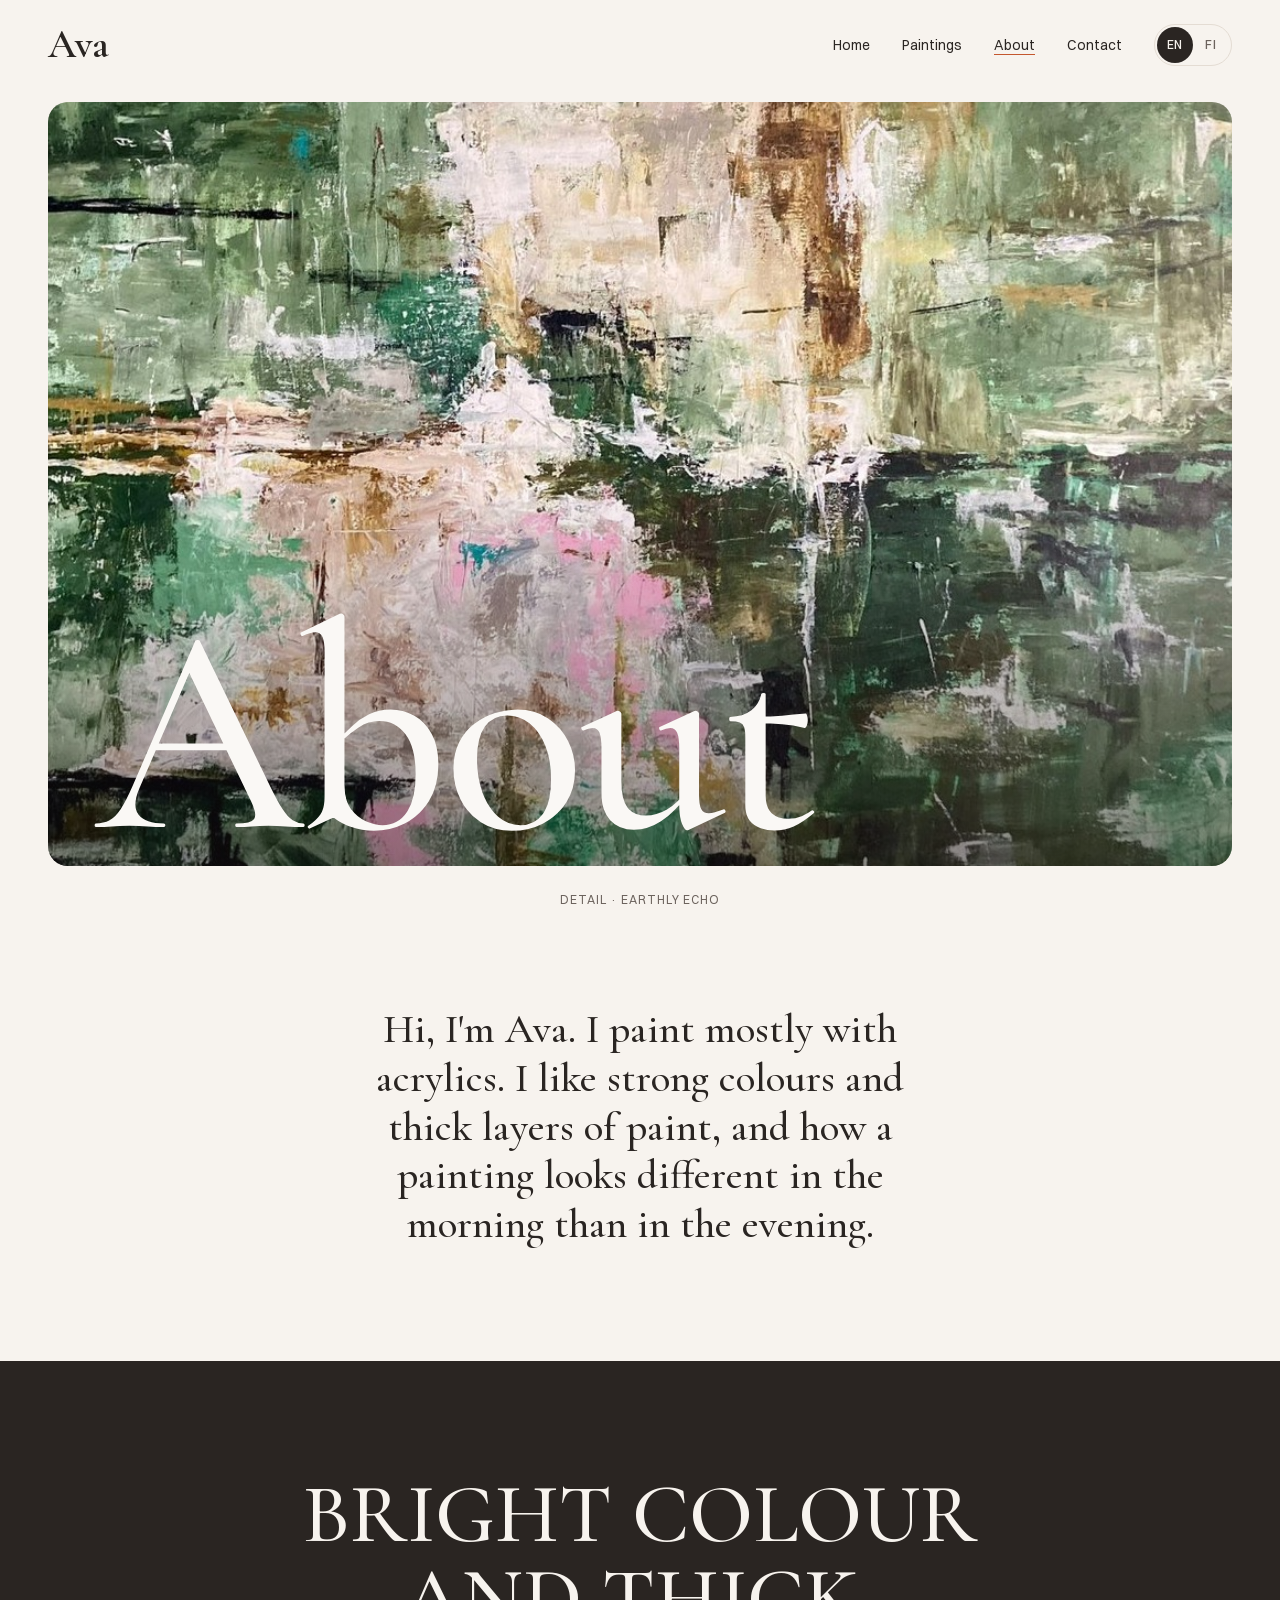
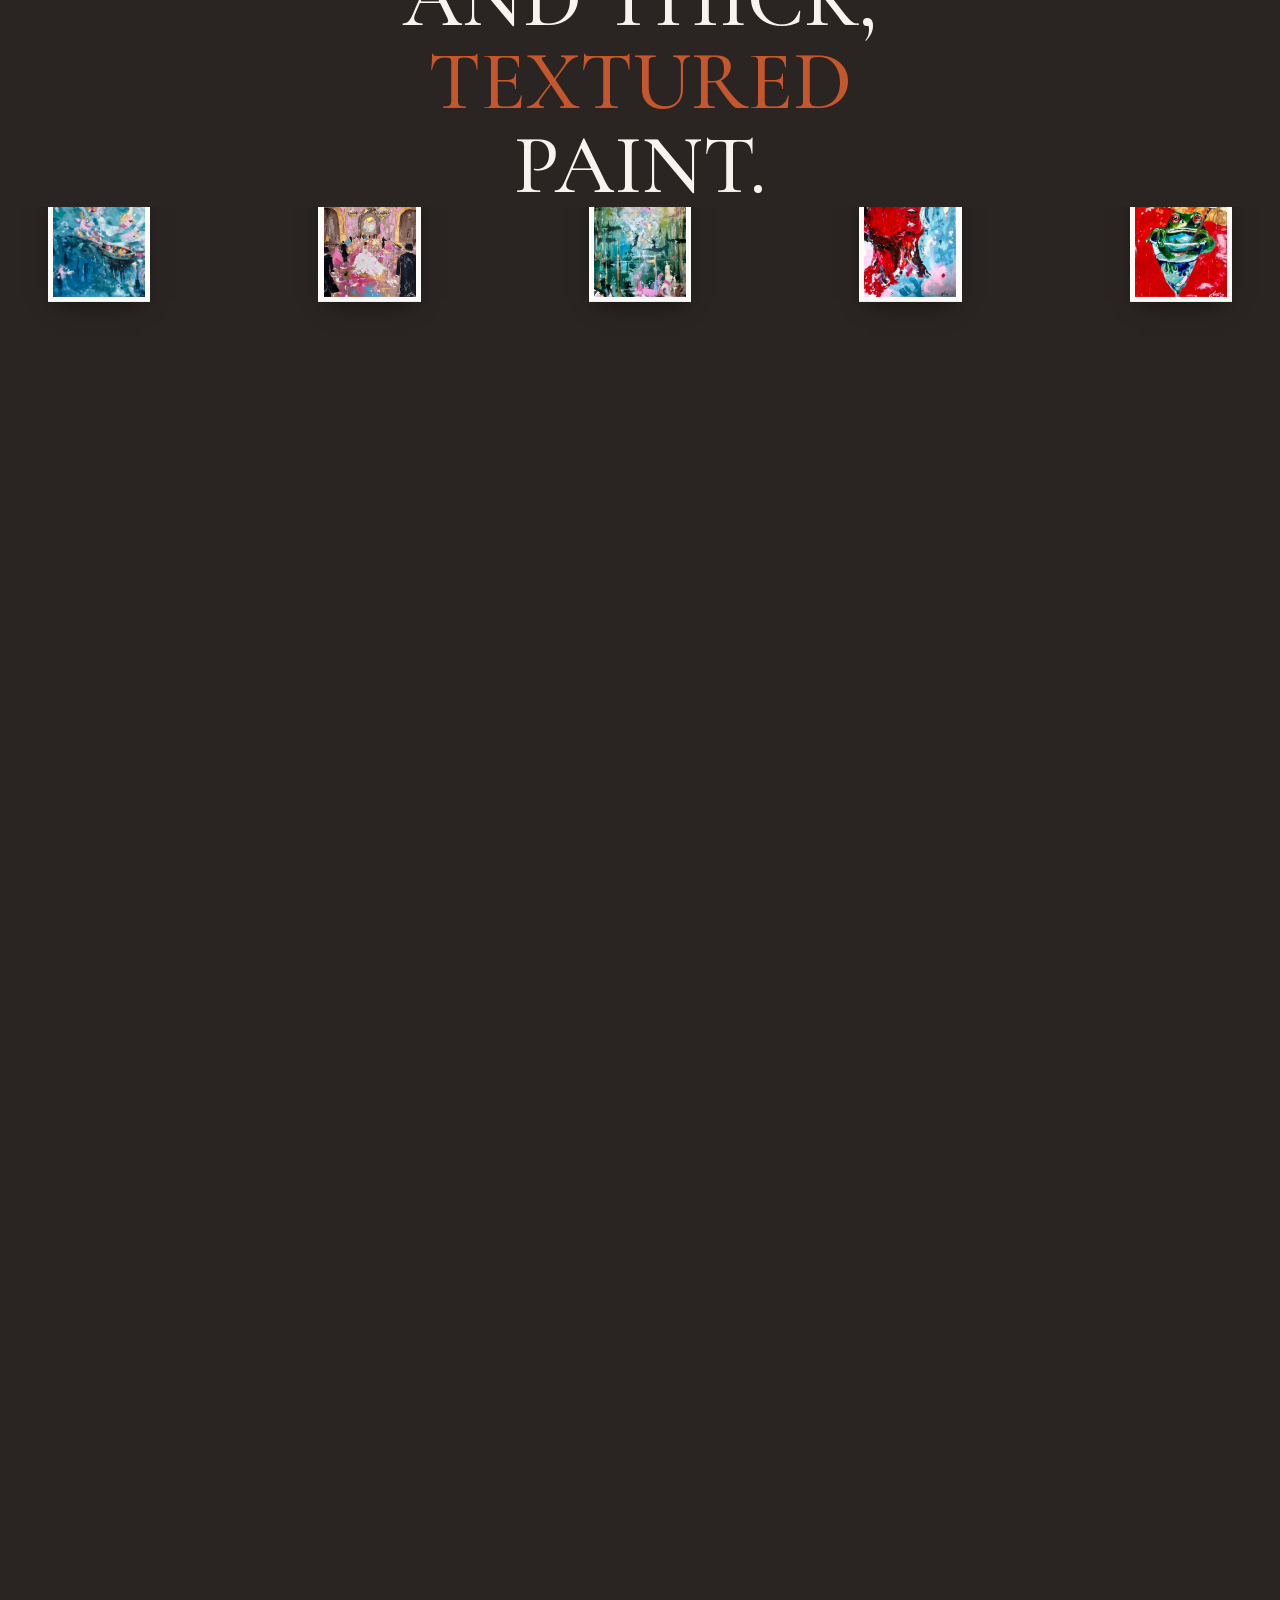
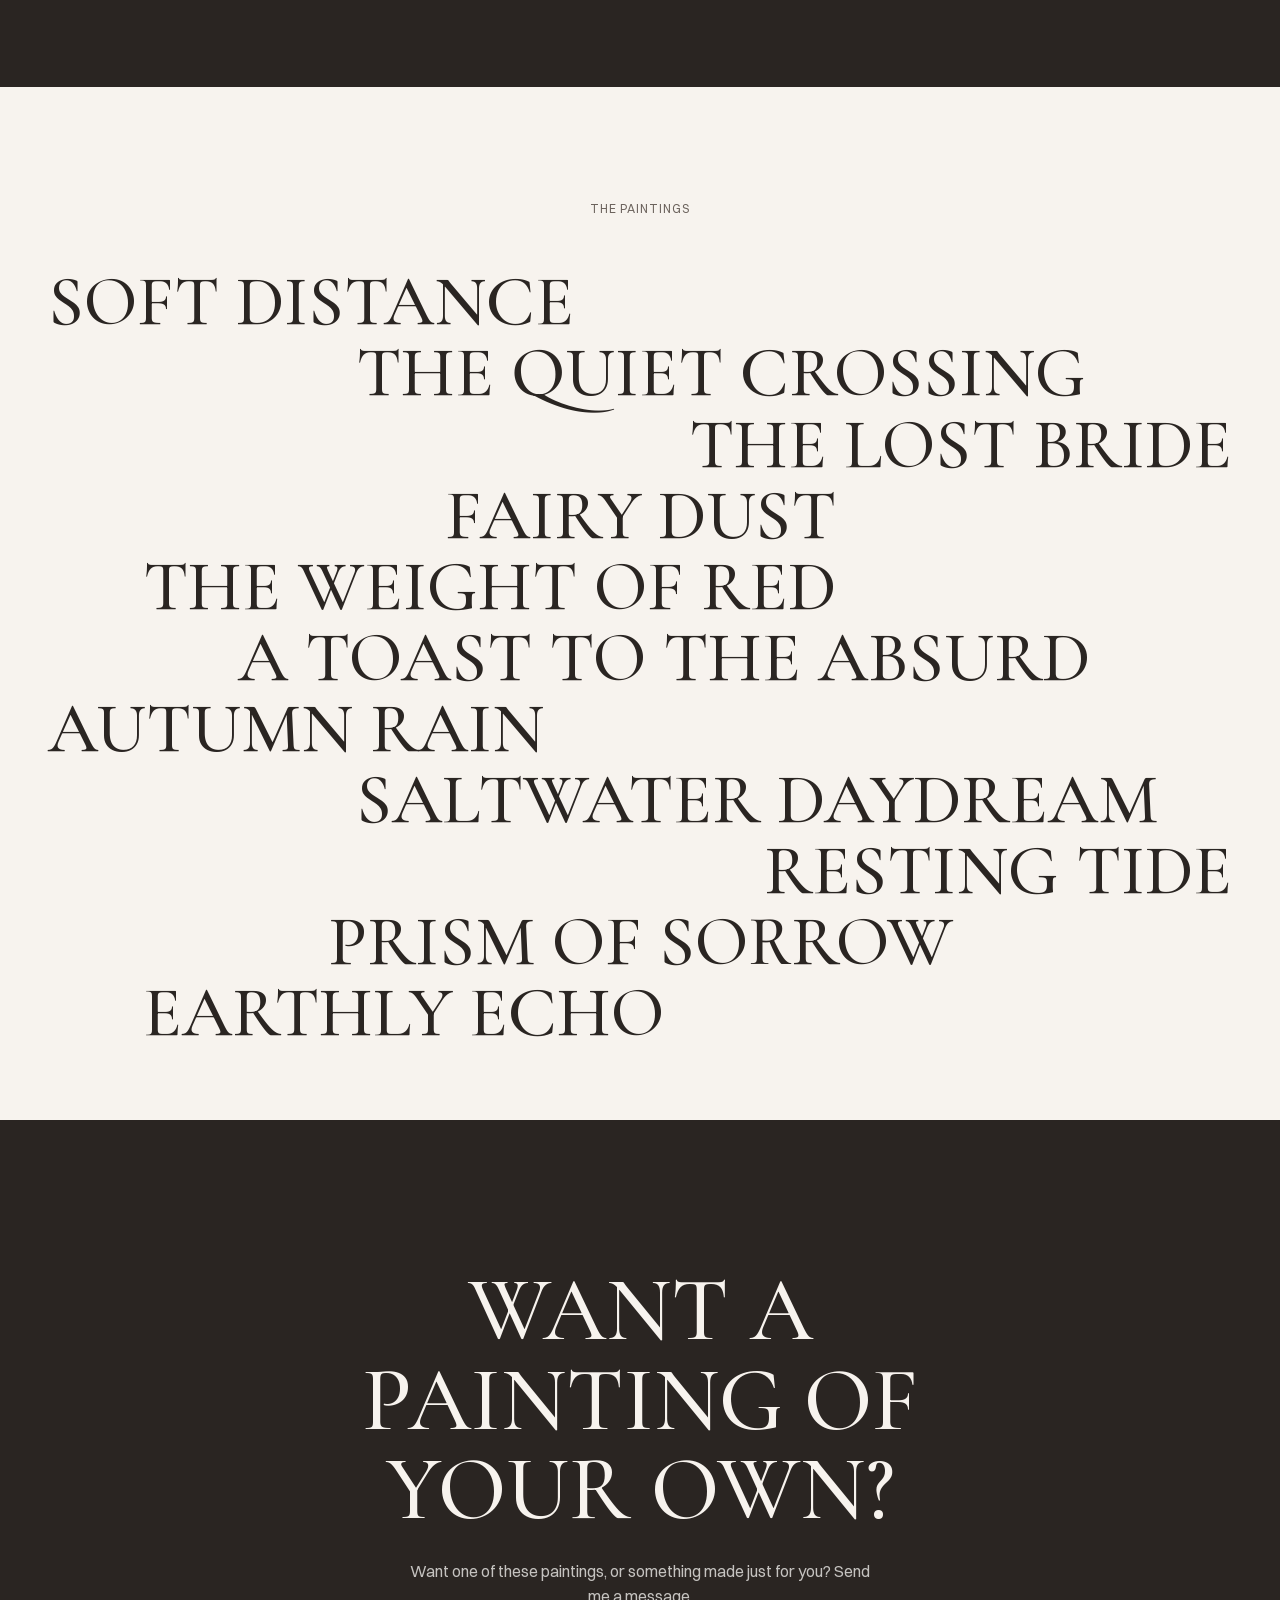
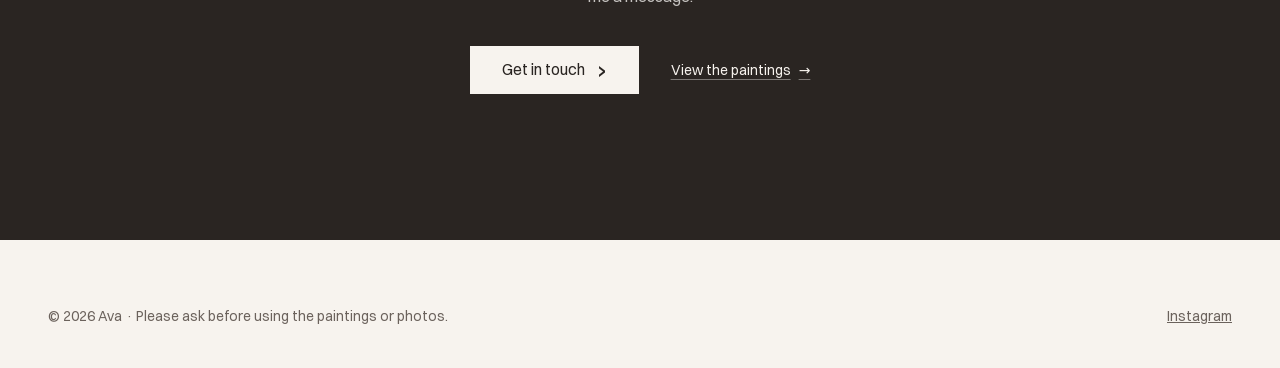
==== commit 5168558c: "New tab icon: Ava's script "A" Near-black on light browser themes and near-white on dark ones (SVG)," ====
--- a/about.html
+++ b/about.html
@@ -9,8 +9,11 @@
   <title>About · Ava</title>
   <meta name="description" content="About Ava, a painter who works mostly in acrylics.">
   <link rel="canonical" href="https://eemeliparsama.github.io/ava-paintings/about.html">
-  <!-- Favicon: a serif "A" on terracotta -->
-  <link rel="icon" href="data:image/svg+xml,<svg xmlns='http://www.w3.org/2000/svg' viewBox='0 0 64 64'><rect width='64' height='64' rx='14' fill='%23c4572e'/><text x='32' y='47' font-family='Georgia,Times,serif' font-size='44' text-anchor='middle' fill='%23f7f3ee'>A</text></svg>">
+  <!-- Tab icon: Ava's script "A", near-black on light browser themes and near-white on dark ones
+       (images/favicon.svg). Safari uses the black PNG; phones' home screen gets apple-touch-icon.png. -->
+  <link rel="icon" type="image/png" sizes="32x32" href="images/favicon-32.png">
+  <link rel="icon" type="image/svg+xml" sizes="any" href="images/favicon.svg">
+  <link rel="apple-touch-icon" href="images/apple-touch-icon.png">
 
   <!-- Link previews (WhatsApp, Messenger, Facebook, iMessage…). images/share.jpg is a 1.91:1 crop of Earthly Echo. -->
   <meta property="og:type" content="website">
